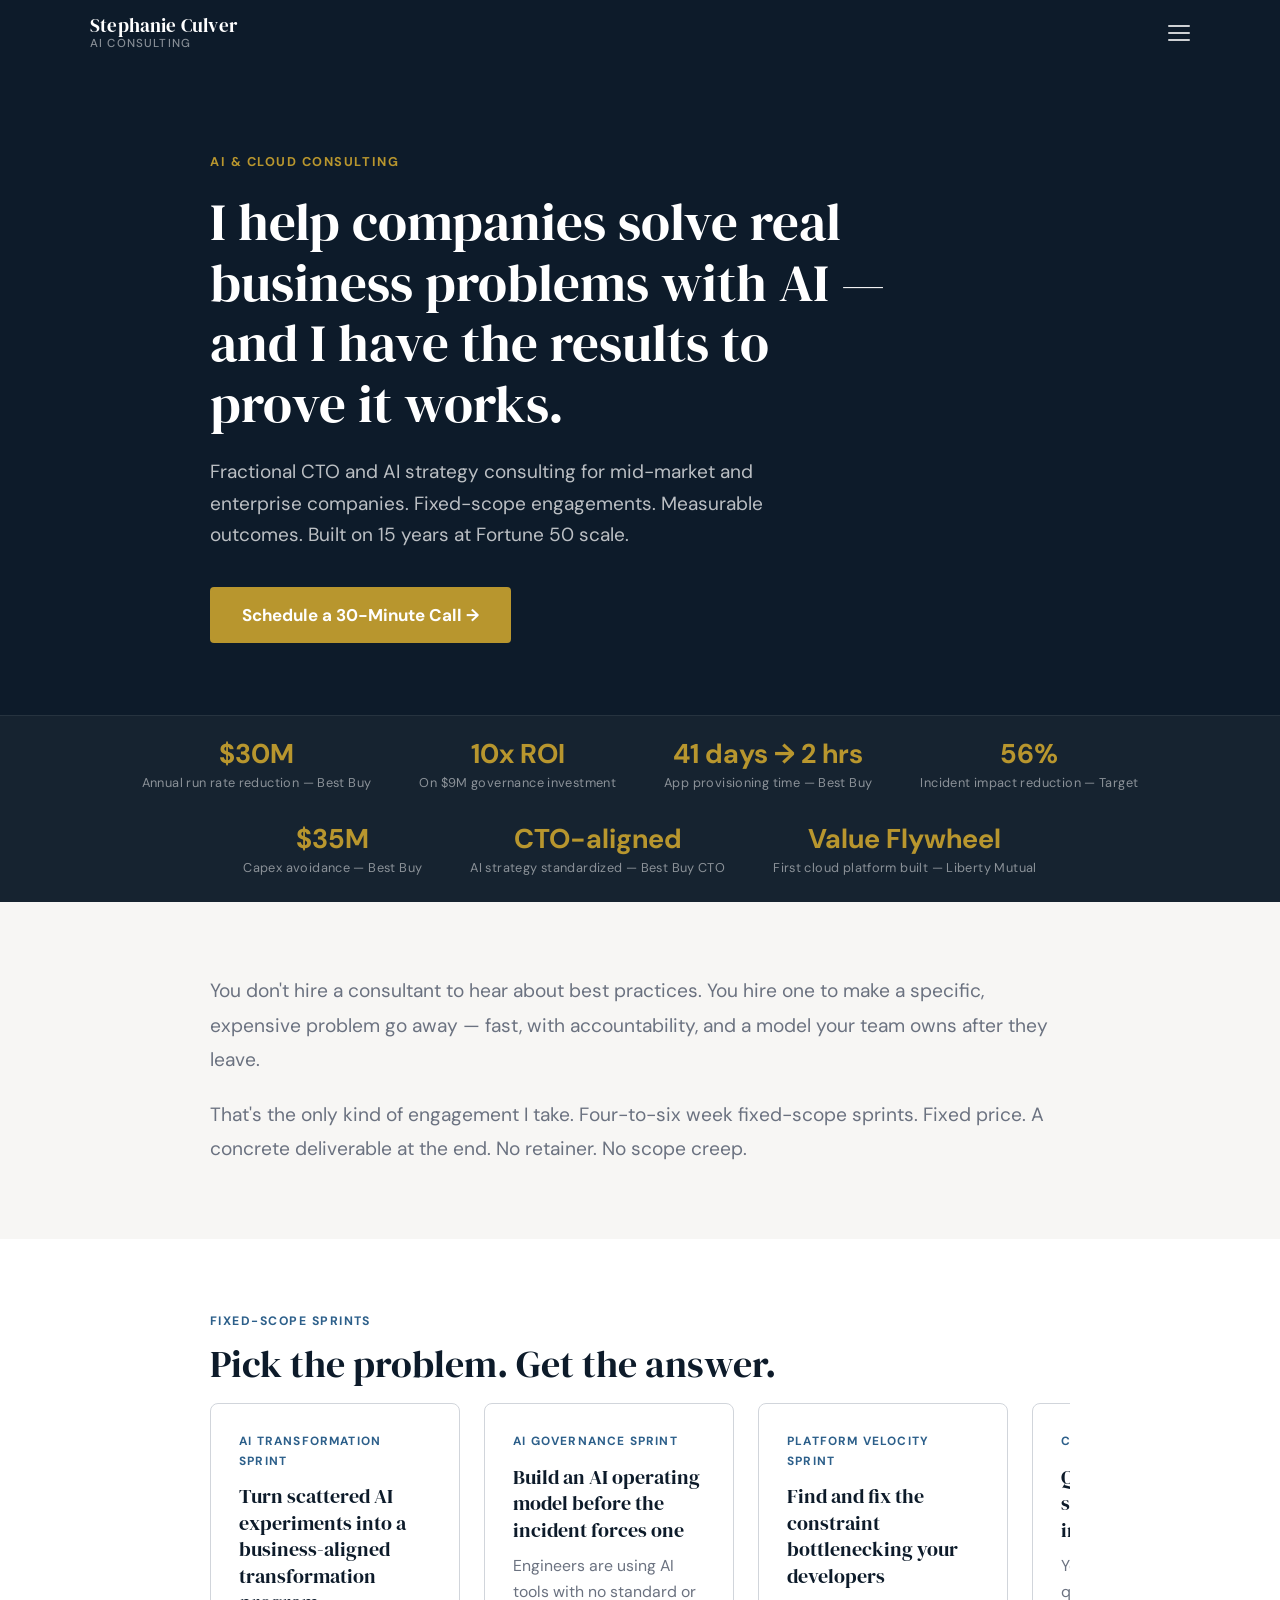
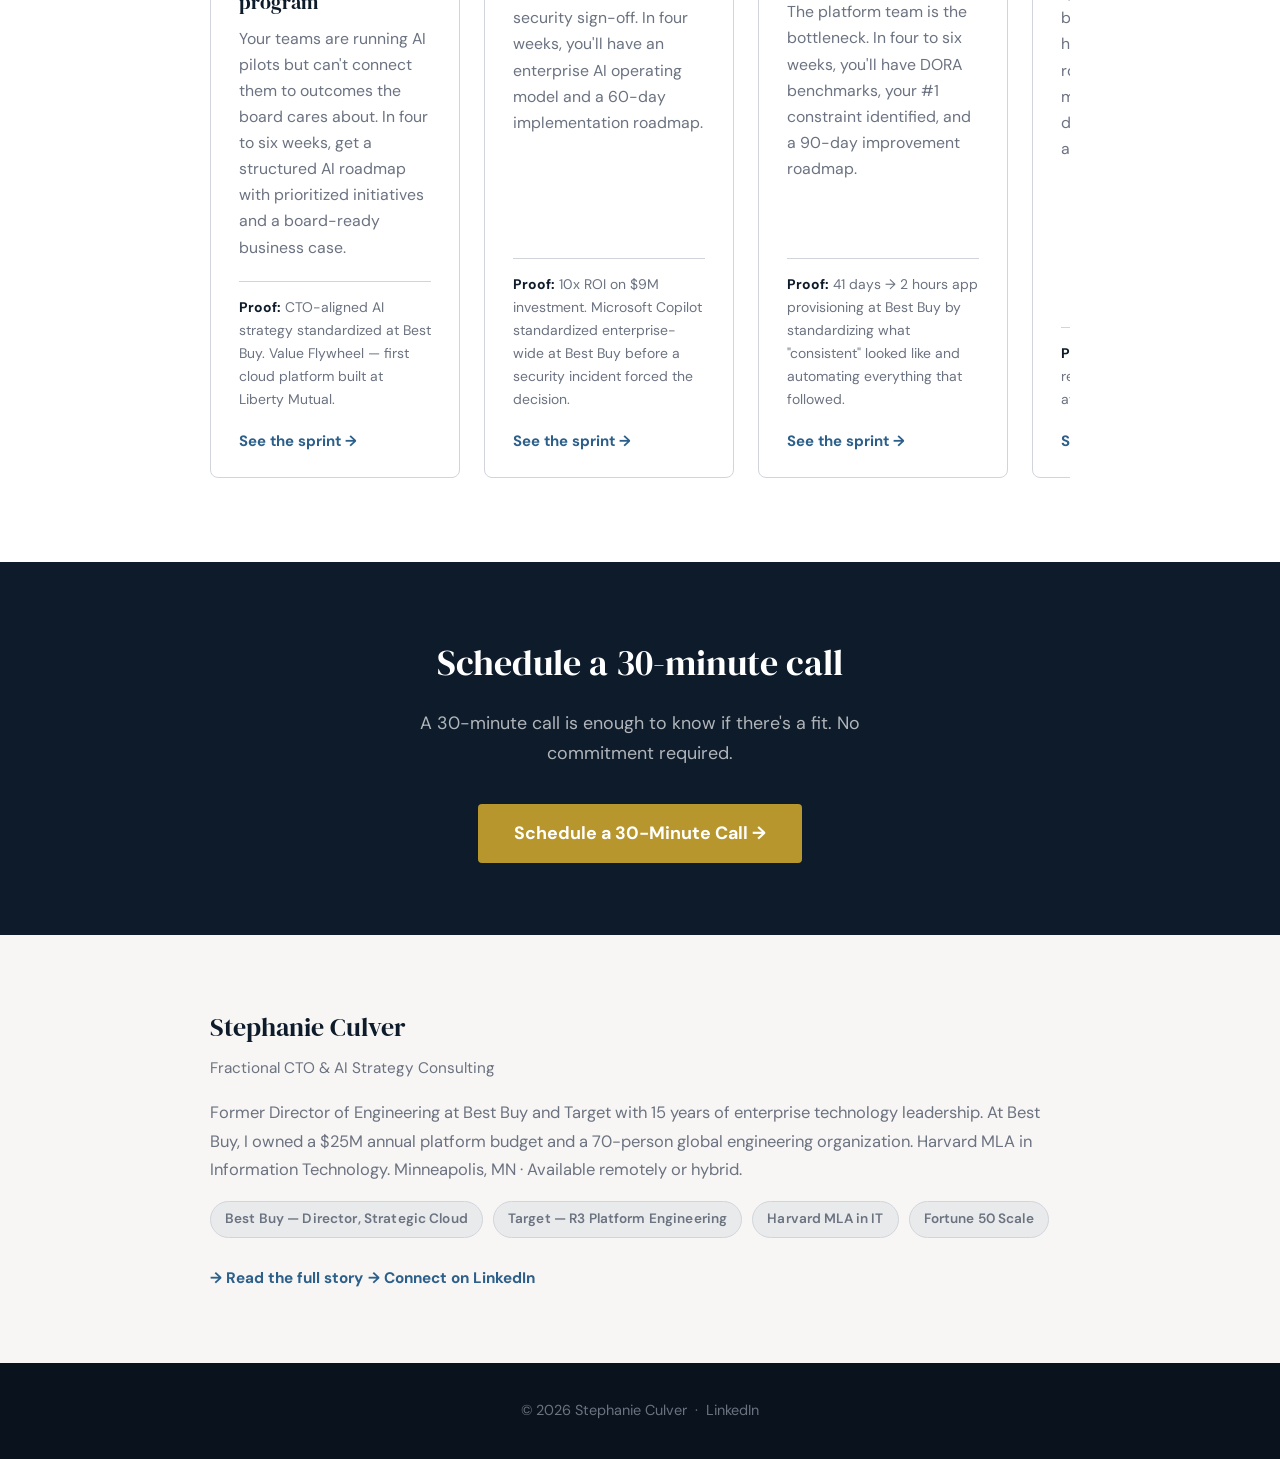
==== index.html @ a4326688 "Add Home link and rename CTA to Book a Call in hamburger nav Adds Home (/) as first link in the hamb" ====
<!DOCTYPE html>
<html lang="en">
<head>
  <meta charset="UTF-8">
  <meta name="viewport" content="width=device-width, initial-scale=1.0">
  <title>Stephanie Culver — AI &amp; Cloud Consulting</title>
  <meta name="description" content="Stephanie Culver helps mid-market and enterprise companies turn AI into measurable business results. $30M run rate reduction. 10x ROI. 56% incident reduction. Fixed-scope sprints.">
  <link rel="stylesheet" href="consulting/style.css">
  <style>
    @media (max-width: 640px) {
      .proof-stat { flex: 0 0 calc(50% - 24px); }
    }
  </style>
</head>
<body>

<header class="site-header">
  <nav>
    <a href="/" class="logo">
      <span class="logo-name">Stephanie Culver</span>
      <span class="logo-sub">AI Consulting</span>
    </a>
    <div class="nav-links" id="nav-links">
      <a href="/" class="nav-link">Home</a>
      <a href="/about" class="nav-link">About</a>
      <span class="nav-section-label">Sprints</span>
      <a href="/consulting/ai-transformation-sprint.html" class="nav-link">AI Transformation</a>
      <a href="/consulting/ai-governance-sprint.html" class="nav-link">AI Governance</a>
      <a href="/consulting/platform-velocity-sprint.html" class="nav-link">Platform Velocity</a>
      <a href="/consulting/cloud-roi-sprint.html" class="nav-link">Cloud ROI</a>
      <a href="https://calendar.app.google/pHjNMnkVQ1afNRvJA" class="nav-cta" target="_blank" rel="noopener">Book a Call</a>
    </div>
    <button class="nav-toggle" id="nav-toggle" aria-label="Toggle navigation">
      <span></span><span></span><span></span>
    </button>
  </nav>
</header>

<section class="hero">
  <div class="hero-inner">
    <span class="hero-label">AI &amp; Cloud Consulting</span>
    <h1>I help companies solve real business problems with AI — and I have the results to prove it works.</h1>
    <p class="hero-sub">Fractional CTO and AI strategy consulting for mid-market and enterprise companies. Fixed-scope engagements. Measurable outcomes. Built on 15 years at Fortune 50 scale.</p>
    <div class="hero-actions">
      <a href="https://calendar.app.google/pHjNMnkVQ1afNRvJA" class="btn-primary" target="_blank" rel="noopener">Schedule a 30-Minute Call →</a>
    </div>
  </div>
</section>

<div class="proof-bar">
  <div class="proof-bar-inner">
    <div class="proof-stat">
      <span class="num">$30M</span>
      <span class="lbl">Annual run rate reduction — Best Buy</span>
    </div>
    <div class="proof-stat">
      <span class="num">10x ROI</span>
      <span class="lbl">On $9M governance investment</span>
    </div>
    <div class="proof-stat">
      <span class="num">41 days → 2 hrs</span>
      <span class="lbl">App provisioning time — Best Buy</span>
    </div>
    <div class="proof-stat">
      <span class="num">56%</span>
      <span class="lbl">Incident impact reduction — Target</span>
    </div>
    <div class="proof-stat">
      <span class="num">$35M</span>
      <span class="lbl">Capex avoidance — Best Buy</span>
    </div>
    <div class="proof-stat">
      <span class="num">CTO-aligned</span>
      <span class="lbl">AI strategy standardized — Best Buy CTO</span>
    </div>
    <div class="proof-stat">
      <span class="num">Value Flywheel</span>
      <span class="lbl">First cloud platform built — Liberty Mutual</span>
    </div>
  </div>
</div>

<!-- BODY COPY -->
<section class="section bg-light">
  <div class="section-inner">
    <p style="font-size: 1.13rem; line-height: 1.8; color: var(--text-mid);">
      You don't hire a consultant to hear about best practices. You hire one to make a specific, expensive problem go away — fast, with accountability, and a model your team owns after they leave.
    </p>
    <p style="font-size: 1.13rem; line-height: 1.8; color: var(--text-mid); margin-top: 20px;">
      That's the only kind of engagement I take. Four-to-six week fixed-scope sprints. Fixed price. A concrete deliverable at the end. No retainer. No scope creep.
    </p>
  </div>
</section>

<!-- SPRINT CARDS -->
<section class="section" id="sprints">
  <div class="section-inner">
    <div class="section-label">Fixed-Scope Sprints</div>
    <h2>Pick the problem. Get the answer.</h2>

    <div class="card-grid">
      <div class="card">
        <div class="card-tag">AI Transformation Sprint</div>
        <h3>Turn scattered AI experiments into a business-aligned transformation program</h3>
        <p>Your teams are running AI pilots but can't connect them to outcomes the board cares about. In four to six weeks, get a structured AI roadmap with prioritized initiatives and a board-ready business case.</p>
        <div class="card-proof">
          <strong>Proof:</strong> CTO-aligned AI strategy standardized at Best Buy. Value Flywheel — first cloud platform built at Liberty Mutual.
        </div>
        <a href="consulting/ai-transformation-sprint.html" class="card-link">See the sprint →</a>
      </div>

      <div class="card">
        <div class="card-tag">AI Governance Sprint</div>
        <h3>Build an AI operating model before the incident forces one</h3>
        <p>Engineers are using AI tools with no standard or security sign-off. In four weeks, you'll have an enterprise AI operating model and a 60-day implementation roadmap.</p>
        <div class="card-proof">
          <strong>Proof:</strong> 10x ROI on $9M investment. Microsoft Copilot standardized enterprise-wide at Best Buy before a security incident forced the decision.
        </div>
        <a href="consulting/ai-governance-sprint.html" class="card-link">See the sprint →</a>
      </div>

      <div class="card">
        <div class="card-tag">Platform Velocity Sprint</div>
        <h3>Find and fix the constraint bottlenecking your developers</h3>
        <p>The platform team is the bottleneck. In four to six weeks, you'll have DORA benchmarks, your #1 constraint identified, and a 90-day improvement roadmap.</p>
        <div class="card-proof">
          <strong>Proof:</strong> 41 days → 2 hours app provisioning at Best Buy by standardizing what "consistent" looked like and automating everything that followed.
        </div>
        <a href="consulting/platform-velocity-sprint.html" class="card-link">See the sprint →</a>
      </div>

      <div class="card">
        <div class="card-tag">Cloud ROI Sprint</div>
        <h3>Quantify your cloud savings opportunity in 4 weeks</h3>
        <p>Your CFO is asking hard questions about the cloud bill. In four weeks, you'll have a quantified savings roadmap and a showback model that makes every dollar of spend accountable.</p>
        <div class="card-proof">
          <strong>Proof:</strong> $30M annual run rate reduction and $35M capex avoidance at Best Buy.
        </div>
        <a href="consulting/cloud-roi-sprint.html" class="card-link">See the sprint →</a>
      </div>

    </div>
  </div>
</section>

<!-- BOTTOM CTA -->
<div class="cta-band">
  <div class="cta-band-inner">
    <h2>Schedule a 30-minute call</h2>
    <p>A 30-minute call is enough to know if there's a fit. No commitment required.</p>
    <a href="https://calendar.app.google/pHjNMnkVQ1afNRvJA" class="btn-primary" target="_blank" rel="noopener">Schedule a 30-Minute Call →</a>
  </div>
</div>

<!-- BIO -->
<section class="section bg-light">
  <div class="section-inner">
    <div class="bio-block">
      <div class="bio-text">
        <h3>Stephanie Culver</h3>
        <div class="title-line">Fractional CTO &amp; AI Strategy Consulting</div>
        <p>Former Director of Engineering at Best Buy and Target with 15 years of enterprise technology leadership. At Best Buy, I owned a $25M annual platform budget and a 70-person global engineering organization. Harvard MLA in Information Technology. Minneapolis, MN · Available remotely or hybrid.</p>
        <div class="cred-list">
          <span class="cred-pill">Best Buy — Director, Strategic Cloud</span>
          <span class="cred-pill">Target — R3 Platform Engineering</span>
          <span class="cred-pill">Harvard MLA in IT</span>
          <span class="cred-pill">Fortune 50 Scale</span>
        </div>
        <a href="/about" class="bio-link">→ Read the full story</a>
        <a href="https://www.linkedin.com/in/stephaniepculver/" class="bio-link" target="_blank" rel="noopener" style="margin-top:8px;">→ Connect on LinkedIn</a>
      </div>
    </div>
  </div>
</section>

<footer>
  <p>© 2026 Stephanie Culver &nbsp;·&nbsp; <a href="https://www.linkedin.com/in/stephaniepculver/" target="_blank" rel="noopener">LinkedIn</a></p>
</footer>

<script>
const toggle = document.getElementById('nav-toggle');
const links = document.getElementById('nav-links');
toggle.addEventListener('click', () => links.classList.toggle('open'));
</script>
</body>
</html>
---- consulting/style.css ----
/* stephaniepculver.com — shared styles */
/* Brand: Midnight Navy / Slate Blue / Warm Gold · DM Serif Display / DM Sans */

@import url('https://fonts.googleapis.com/css2?family=DM+Serif+Display&family=DM+Sans:wght@400;500;700&display=swap');

*, *::before, *::after { box-sizing: border-box; margin: 0; padding: 0; }

:root {
  --navy: #0D1B2A;
  --navy-mid: #162330;
  --blue: #2C5F8A;
  --blue-light: #3a78ab;
  --accent: #B8962E;
  --accent-hover: #9a7d26;
  --off-white: #F7F6F4;
  --gray-light: #E9EAEB;
  --gray-mid: #6B7280;
  --text: #1C1C1E;
  --text-mid: #6B7280;
  --line: #D1D5DB;
  --font: 'DM Serif Display', Georgia, 'Times New Roman', serif;
  --font-sans: 'DM Sans', -apple-system, BlinkMacSystemFont, 'Segoe UI', sans-serif;
  --max: 860px;
  --max-wide: 1100px;
}

html { font-size: 17px; scroll-behavior: smooth; }

body {
  font-family: var(--font-sans);
  color: var(--text);
  background: #fff;
  line-height: 1.65;
  -webkit-font-smoothing: antialiased;
}

/* ─── HEADER / NAV ─── */
.site-header {
  background: var(--navy);
  padding: 0 24px;
  position: relative;
}
.site-header nav {
  max-width: var(--max-wide);
  margin: 0 auto;
  display: flex;
  align-items: center;
  justify-content: space-between;
  height: 66px;
}
.nav-toggle { display: flex; background: none; border: none; cursor: pointer; padding: 4px 0; flex-direction: column; gap: 5px; }
.nav-toggle span { display: block; width: 22px; height: 2px; background: rgba(255,255,255,0.8); border-radius: 2px; transition: all 0.2s; }
.nav-links { display: none; position: absolute; top: 66px; left: 0; right: 0; background: var(--navy); flex-direction: column; padding: 20px 24px; gap: 16px; border-top: 1px solid rgba(255,255,255,0.08); z-index: 100; }
.nav-links.open { display: flex; }
.nav-link { color: rgba(255,255,255,0.7); text-decoration: none; font-size: 0.95rem; font-weight: 600; letter-spacing: 0.02em; transition: color 0.18s; }
.nav-link:hover { color: #fff; }
.nav-section-label { font-size: 0.65rem; font-weight: 700; letter-spacing: 0.12em; text-transform: uppercase; color: rgba(255,255,255,0.3); padding-top: 4px; }
.logo {
  display: flex;
  flex-direction: column;
  line-height: 1.2;
  text-decoration: none;
}
.logo-name {
  font-family: var(--font);
  font-weight: 400;
  font-size: 1.1rem;
  color: #fff;
  letter-spacing: 0.01em;
}
.logo-sub {
  font-family: var(--font-sans);
  font-weight: 500;
  font-size: 0.68rem;
  color: rgba(255,255,255,0.5);
  letter-spacing: 0.1em;
  text-transform: uppercase;
}
.nav-cta {
  display: inline-block;
  background: var(--accent);
  color: #fff;
  padding: 9px 20px;
  border-radius: 4px;
  font-weight: 700;
  font-size: 0.85rem;
  text-decoration: none;
  letter-spacing: 0.02em;
  transition: background 0.18s;
}
.nav-cta:hover { background: var(--accent-hover); }

/* ─── HERO ─── */
.hero {
  background: var(--navy);
  color: #fff;
  padding: 80px 24px 72px;
}
.hero-inner {
  max-width: var(--max);
  margin: 0 auto;
}
.hero-label {
  display: inline-block;
  font-size: 0.75rem;
  font-weight: 700;
  letter-spacing: 0.12em;
  text-transform: uppercase;
  color: var(--accent);
  margin-bottom: 20px;
}
.hero h1 {
  font-family: var(--font);
  font-size: clamp(2rem, 4.5vw, 3.1rem);
  font-weight: 400;
  line-height: 1.15;
  max-width: 700px;
  margin-bottom: 22px;
}
.hero-sub {
  font-size: 1.12rem;
  color: rgba(255,255,255,0.72);
  max-width: 580px;
  margin-bottom: 36px;
  line-height: 1.65;
}
.btn-primary {
  display: inline-block;
  background: var(--accent);
  color: #fff;
  padding: 14px 32px;
  border-radius: 4px;
  font-size: 1rem;
  font-weight: 700;
  text-decoration: none;
  transition: background 0.18s;
}
.btn-primary:hover { background: var(--accent-hover); }
.btn-secondary {
  display: inline-block;
  background: transparent;
  color: #fff;
  padding: 14px 32px;
  border-radius: 4px;
  font-size: 1rem;
  font-weight: 600;
  text-decoration: none;
  border: 2px solid rgba(255,255,255,0.3);
  margin-left: 12px;
  transition: border-color 0.18s;
}
.btn-secondary:hover { border-color: rgba(255,255,255,0.65); }
.hero-actions { display: flex; flex-wrap: wrap; gap: 12px; }

/* ─── PROOF BAR ─── */
.proof-bar {
  background: var(--navy-mid);
  padding: 24px 24px;
  border-top: 1px solid rgba(255,255,255,0.07);
}
.proof-bar-inner {
  max-width: var(--max-wide);
  margin: 0 auto;
  display: flex;
  flex-wrap: wrap;
  gap: 32px 48px;
  justify-content: center;
}
.proof-stat {
  text-align: center;
  color: #fff;
}
.proof-stat .num {
  display: block;
  font-family: var(--font-sans);
  font-size: 1.6rem;
  font-weight: 700;
  color: var(--accent);
  line-height: 1;
}
.proof-stat .lbl {
  display: block;
  font-size: 0.75rem;
  color: rgba(255,255,255,0.5);
  margin-top: 5px;
  letter-spacing: 0.03em;
}

/* ─── SECTION ─── */
.section {
  padding: 72px 24px;
}
.section-inner {
  max-width: var(--max);
  margin: 0 auto;
}
.section-wide {
  max-width: var(--max-wide);
}
.section-label {
  font-size: 0.72rem;
  font-weight: 700;
  letter-spacing: 0.12em;
  text-transform: uppercase;
  color: var(--blue);
  margin-bottom: 10px;
}
.section h2 {
  font-family: var(--font);
  font-size: clamp(1.7rem, 3vw, 2.25rem);
  font-weight: 400;
  line-height: 1.2;
  margin-bottom: 16px;
  color: var(--navy);
}
.section-intro {
  font-size: 1.06rem;
  color: var(--text-mid);
  max-width: 620px;
  margin-bottom: 48px;
  line-height: 1.7;
}
.bg-light { background: var(--off-white); }
.bg-navy { background: var(--navy); color: #fff; }
.bg-navy h2 { color: #fff; }
.bg-navy .section-label { color: var(--accent); }
.bg-navy .section-intro { color: rgba(255,255,255,0.7); }

/* ─── SPRINT CARDS ─── */
.card-grid {
  display: grid;
  grid-template-columns: repeat(auto-fill, minmax(270px, 1fr));
  gap: 24px;
}
#sprints .card-grid {
  display: flex;
  flex-wrap: nowrap;
  overflow-x: auto;
  -webkit-overflow-scrolling: touch;
  scrollbar-width: thin;
  padding-bottom: 12px;
  gap: 24px;
}
#sprints .card-grid .card {
  flex: 0 0 250px;
}
.card {
  background: #fff;
  border: 1px solid var(--line);
  border-radius: 8px;
  padding: 28px 28px 24px;
  display: flex;
  flex-direction: column;
}
.card-tag {
  font-size: 0.7rem;
  font-weight: 700;
  letter-spacing: 0.1em;
  text-transform: uppercase;
  color: var(--blue);
  margin-bottom: 12px;
}
.card h3 {
  font-family: var(--font);
  font-size: 1.2rem;
  font-weight: 400;
  color: var(--navy);
  margin-bottom: 10px;
  line-height: 1.3;
}
.card p {
  font-size: 0.93rem;
  color: var(--text-mid);
  line-height: 1.65;
  flex: 1;
  margin-bottom: 20px;
}
.card-proof {
  font-size: 0.82rem;
  color: var(--text-mid);
  border-top: 1px solid var(--line);
  padding-top: 14px;
  margin-top: auto;
  margin-bottom: 18px;
}
.card-proof strong { color: var(--navy); }
.card-link {
  display: inline-block;
  color: var(--blue);
  font-weight: 700;
  font-size: 0.88rem;
  text-decoration: none;
  margin-top: auto;
}
.card-link:hover { text-decoration: underline; }

/* ─── PROBLEM / DELIVERABLE BLOCKS ─── */
.two-col {
  display: grid;
  grid-template-columns: 1fr 1fr;
  gap: 40px;
  margin-bottom: 48px;
}
.two-col h3 {
  font-size: 0.97rem;
  font-weight: 700;
  color: var(--navy);
  margin-bottom: 14px;
  letter-spacing: 0.01em;
}
.two-col ul {
  list-style: none;
  padding: 0;
}
.two-col ul li {
  padding: 8px 0;
  border-bottom: 1px solid var(--line);
  font-size: 0.95rem;
  color: var(--text-mid);
  padding-left: 20px;
  position: relative;
}
.two-col ul li::before {
  content: '→';
  position: absolute;
  left: 0;
  color: var(--accent);
  font-weight: 700;
}
.two-col ul li:last-child { border-bottom: none; }

/* ─── DELIVERABLE BOX ─── */
.deliverable-box {
  background: var(--gray-light);
  border-left: 4px solid var(--blue);
  border-radius: 4px;
  padding: 28px 32px;
  margin-bottom: 48px;
}
.deliverable-box h3 {
  font-size: 0.82rem;
  font-weight: 700;
  letter-spacing: 0.1em;
  text-transform: uppercase;
  color: var(--blue);
  margin-bottom: 16px;
}
.deliverable-box ul {
  list-style: none;
  padding: 0;
}
.deliverable-box ul li {
  padding: 7px 0;
  font-size: 0.97rem;
  color: var(--text);
  display: flex;
  gap: 10px;
}
.deliverable-box ul li::before {
  content: '✓';
  color: var(--blue);
  font-weight: 700;
  flex-shrink: 0;
}

/* ─── PROOF CALLOUT ─── */
.proof-callout {
  background: var(--navy);
  color: #fff;
  border-radius: 8px;
  padding: 36px 40px;
  margin-bottom: 48px;
  display: flex;
  gap: 32px;
  align-items: flex-start;
  flex-wrap: wrap;
}
.proof-callout .proof-number {
  font-family: var(--font-sans);
  font-size: 3rem;
  font-weight: 700;
  color: var(--accent);
  line-height: 1;
  flex-shrink: 0;
}
.proof-callout .proof-text h3 {
  font-size: 1.1rem;
  font-weight: 700;
  margin-bottom: 8px;
}
.proof-callout .proof-text p {
  font-size: 0.95rem;
  color: rgba(255,255,255,0.68);
  line-height: 1.6;
}

/* ─── BIO / PERSON ─── */
.bio-block {
  display: flex;
  gap: 40px;
  align-items: flex-start;
  flex-wrap: wrap;
}
.bio-text h3 {
  font-family: var(--font);
  font-size: 1.5rem;
  font-weight: 400;
  color: var(--navy);
  margin-bottom: 6px;
}
.bio-text .title-line {
  font-size: 0.9rem;
  color: var(--text-mid);
  margin-bottom: 18px;
}
.bio-text p {
  font-size: 0.97rem;
  color: var(--text-mid);
  line-height: 1.75;
  margin-bottom: 14px;
}
.bio-link {
  display: inline-block;
  color: var(--blue);
  font-weight: 700;
  font-size: 0.9rem;
  text-decoration: none;
  margin-top: 8px;
}
.bio-link:hover { text-decoration: underline; }

/* ─── CREDENTIAL PILLS ─── */
.cred-list {
  display: flex;
  flex-wrap: wrap;
  gap: 10px;
  margin-top: 16px;
  margin-bottom: 20px;
}
.cred-pill {
  background: var(--gray-light);
  border: 1px solid var(--line);
  color: var(--text-mid);
  font-size: 0.8rem;
  font-weight: 600;
  padding: 6px 14px;
  border-radius: 100px;
  letter-spacing: 0.01em;
}

/* ─── SCOPE GRID ─── */
.scope-grid {
  display: grid;
  grid-template-columns: repeat(auto-fill, minmax(220px, 1fr));
  gap: 20px;
  margin-top: 32px;
}
.scope-item {
  padding: 20px 22px;
  background: #fff;
  border: 1px solid var(--line);
  border-radius: 6px;
}
.scope-item .scope-num {
  font-family: var(--font-sans);
  font-size: 1.8rem;
  font-weight: 700;
  color: var(--gray-light);
  line-height: 1;
  margin-bottom: 8px;
}
.scope-item h4 {
  font-size: 0.93rem;
  font-weight: 700;
  color: var(--navy);
  margin-bottom: 6px;
}
.scope-item p {
  font-size: 0.84rem;
  color: var(--text-mid);
  line-height: 1.55;
}

/* ─── CTA BAND ─── */
.cta-band {
  background: var(--navy);
  padding: 72px 24px;
  text-align: center;
  color: #fff;
}
.cta-band-inner {
  max-width: var(--max);
  margin: 0 auto;
}
.cta-band h2 {
  font-family: var(--font);
  font-size: clamp(1.6rem, 3vw, 2.1rem);
  font-weight: 400;
  margin-bottom: 16px;
  color: #fff;
}
.cta-band p {
  font-size: 1.05rem;
  color: rgba(255,255,255,0.68);
  max-width: 520px;
  margin: 0 auto 36px;
  line-height: 1.65;
}
.cta-band .btn-primary { font-size: 1.05rem; padding: 15px 36px; }

/* ─── OFFER BOX ─── */
.offer-box {
  background: var(--off-white);
  border: 1px solid var(--line);
  border-radius: 8px;
  padding: 32px 36px;
  margin-bottom: 48px;
  display: flex;
  gap: 48px;
  align-items: flex-start;
  flex-wrap: wrap;
}
.offer-meta h3 {
  font-size: 0.78rem;
  font-weight: 700;
  letter-spacing: 0.1em;
  text-transform: uppercase;
  color: var(--gray-mid);
  margin-bottom: 8px;
}
.offer-meta .price {
  font-family: var(--font-sans);
  font-size: 1.7rem;
  font-weight: 700;
  color: var(--navy);
  line-height: 1;
  margin-bottom: 4px;
}
.offer-meta .duration {
  font-size: 0.88rem;
  color: var(--text-mid);
}
.offer-detail { flex: 1; min-width: 200px; }
.offer-detail p {
  font-size: 0.95rem;
  color: var(--text-mid);
  line-height: 1.65;
}

/* ─── FOOTER ─── */
footer {
  background: #0a131d;
  color: var(--gray-mid);
  padding: 36px 24px;
  text-align: center;
  font-size: 0.85rem;
}
footer a { color: var(--gray-mid); text-decoration: none; }
footer a:hover { color: #fff; }

/* ─── RESPONSIVE ─── */
@media (max-width: 640px) {
  .hero { padding: 56px 20px 48px; }
  .hero h1 { font-size: 1.9rem; }
  .two-col { grid-template-columns: 1fr; gap: 28px; }
  .offer-box { flex-direction: column; gap: 20px; }
  .proof-callout { flex-direction: column; gap: 16px; }
  .bio-block { flex-direction: column; }
  .btn-secondary { margin-left: 0; }
  .section { padding: 52px 20px; }
  .cta-band { padding: 56px 20px; }
  .proof-bar-inner { gap: 24px 32px; }
  .proof-stat .num { font-size: 1.35rem; }
}
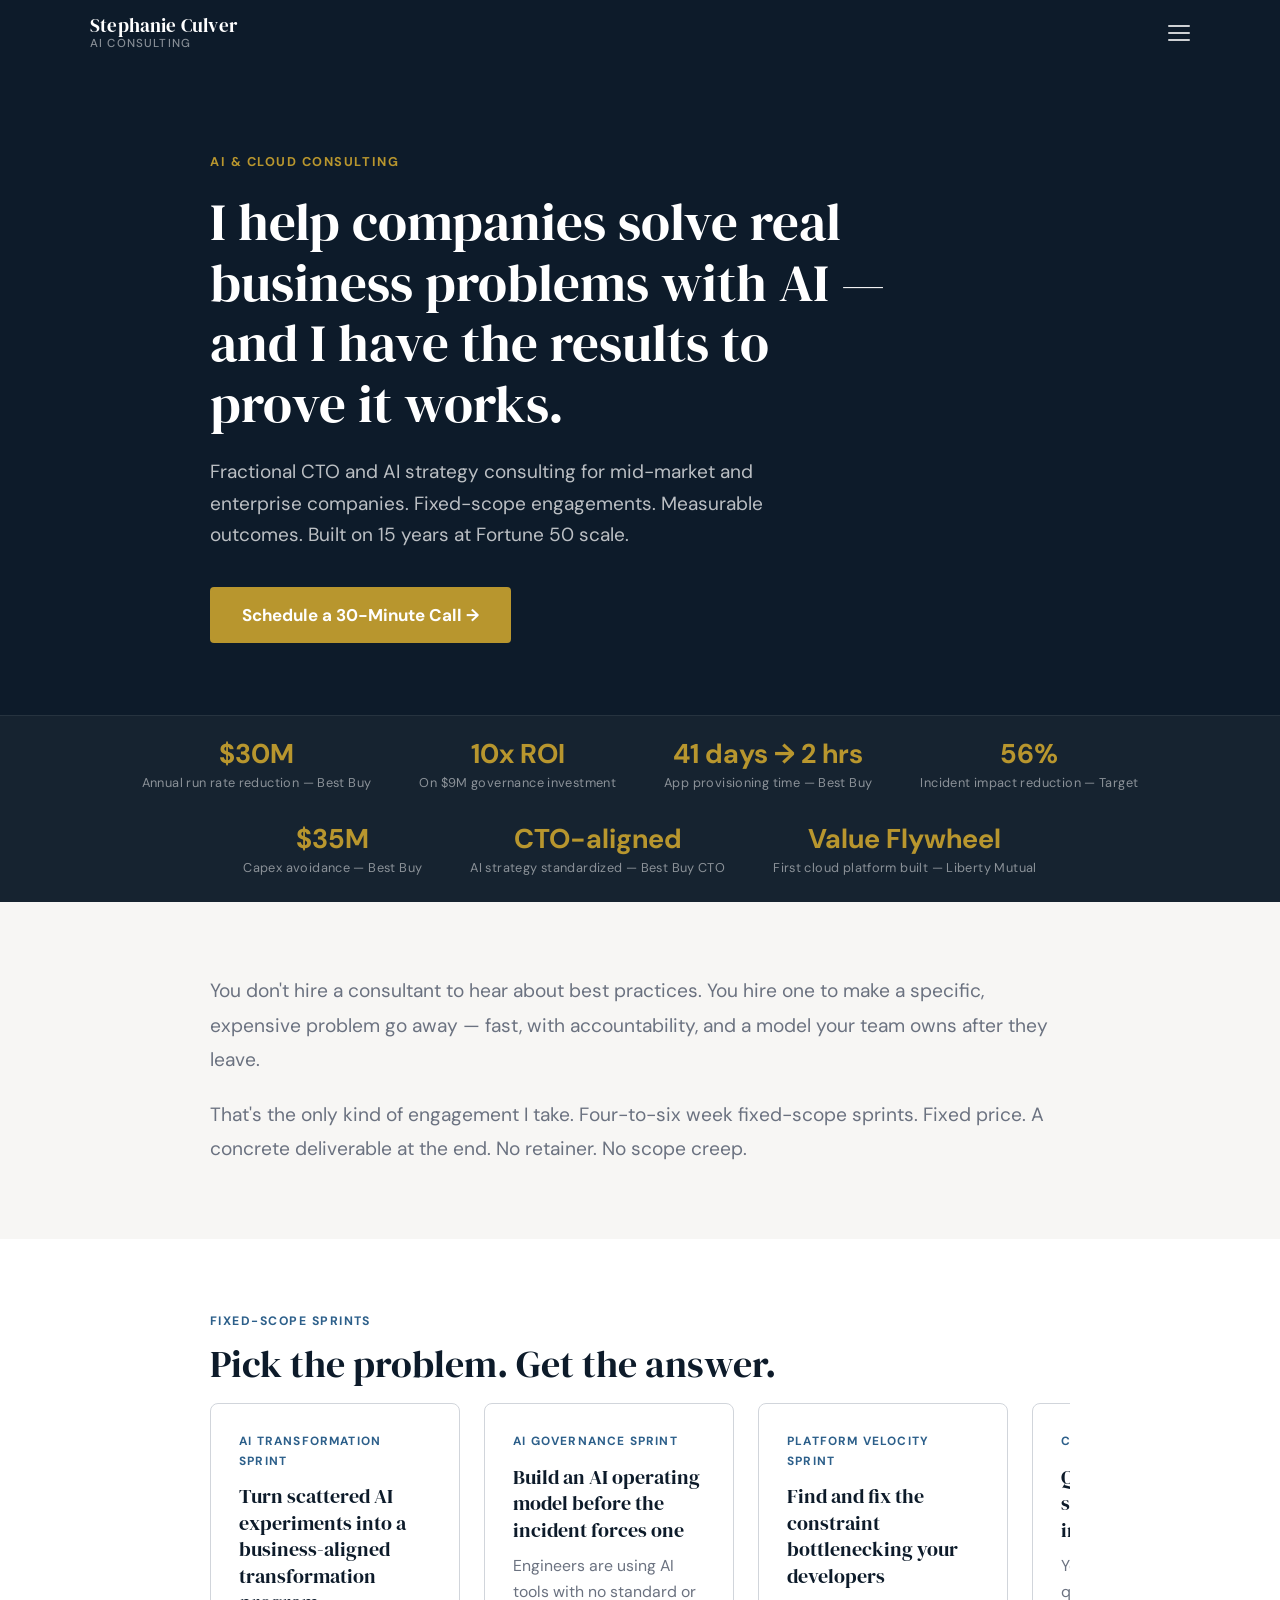
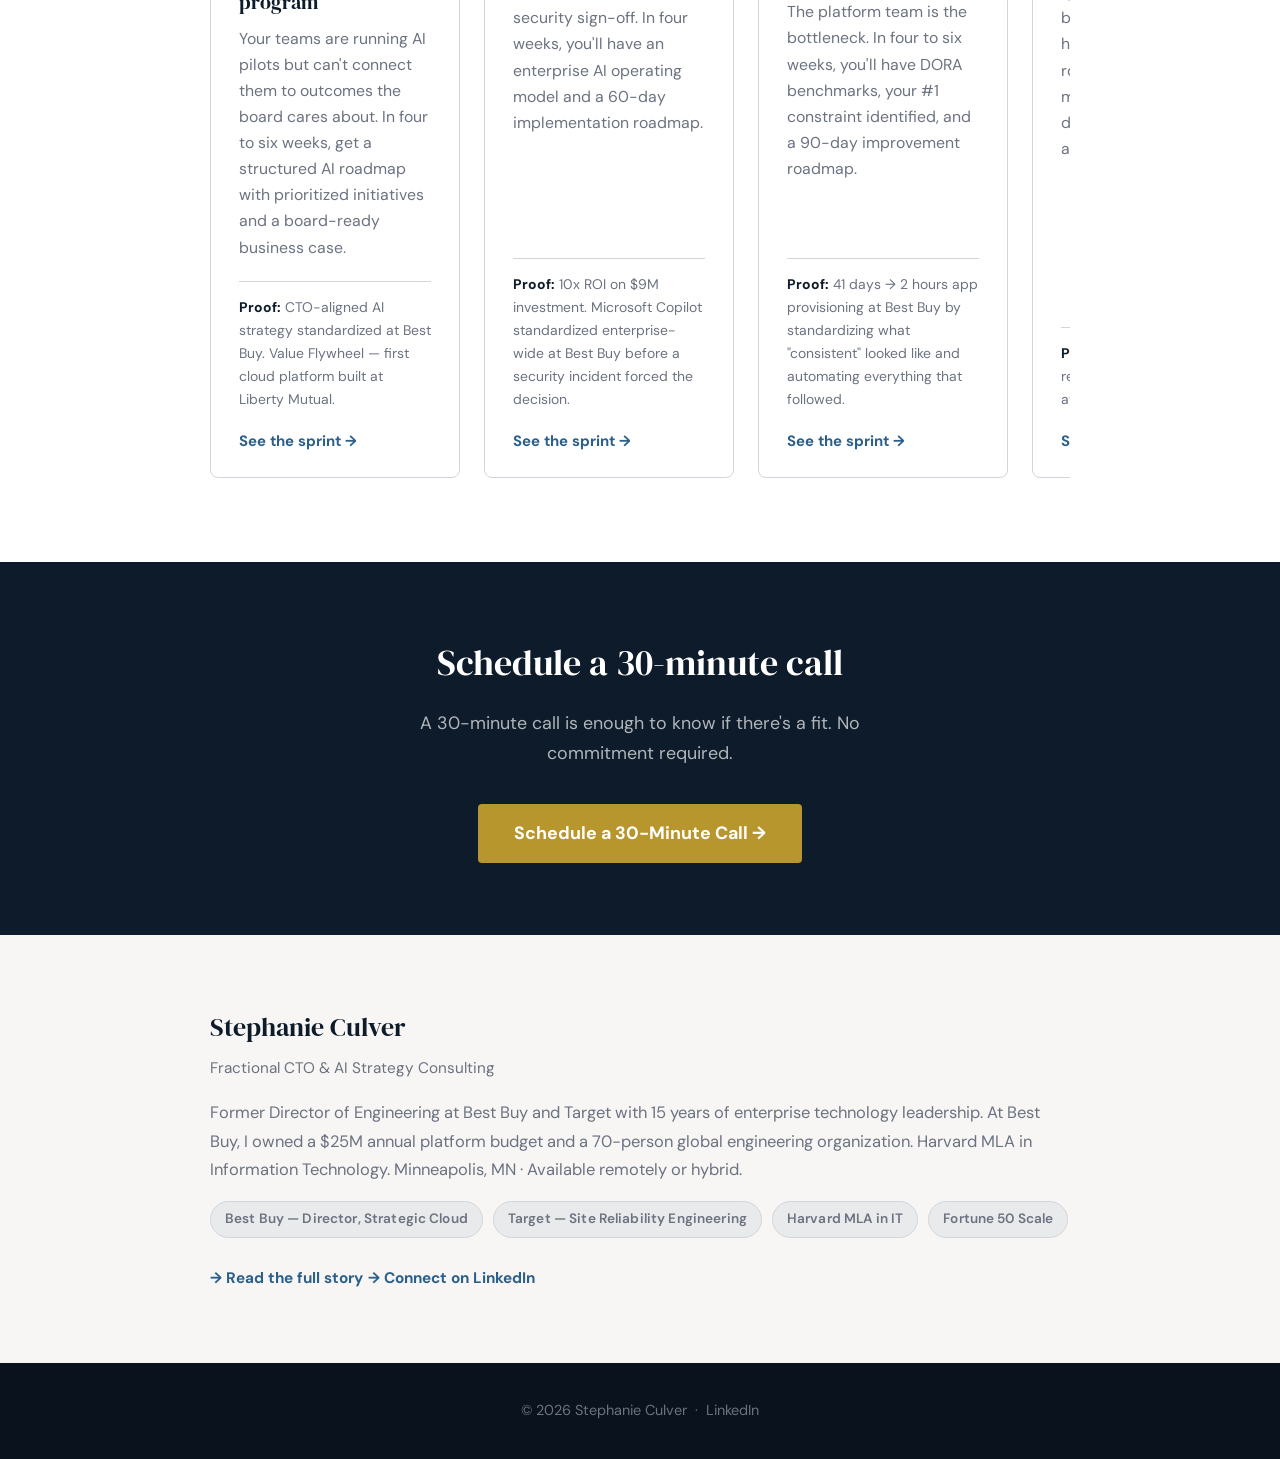
==== commit 06d787ff: "Update Target credential pill to Site Reliability Engineering Co-Authored-By: Paperclip <noreply@pap" ====
--- a/index.html
+++ b/index.html
@@ -162,7 +162,7 @@
         <p>Former Director of Engineering at Best Buy and Target with 15 years of enterprise technology leadership. At Best Buy, I owned a $25M annual platform budget and a 70-person global engineering organization. Harvard MLA in Information Technology. Minneapolis, MN · Available remotely or hybrid.</p>
         <div class="cred-list">
           <span class="cred-pill">Best Buy — Director, Strategic Cloud</span>
-          <span class="cred-pill">Target — R3 Platform Engineering</span>
+          <span class="cred-pill">Target — Site Reliability Engineering</span>
           <span class="cred-pill">Harvard MLA in IT</span>
           <span class="cred-pill">Fortune 50 Scale</span>
         </div>
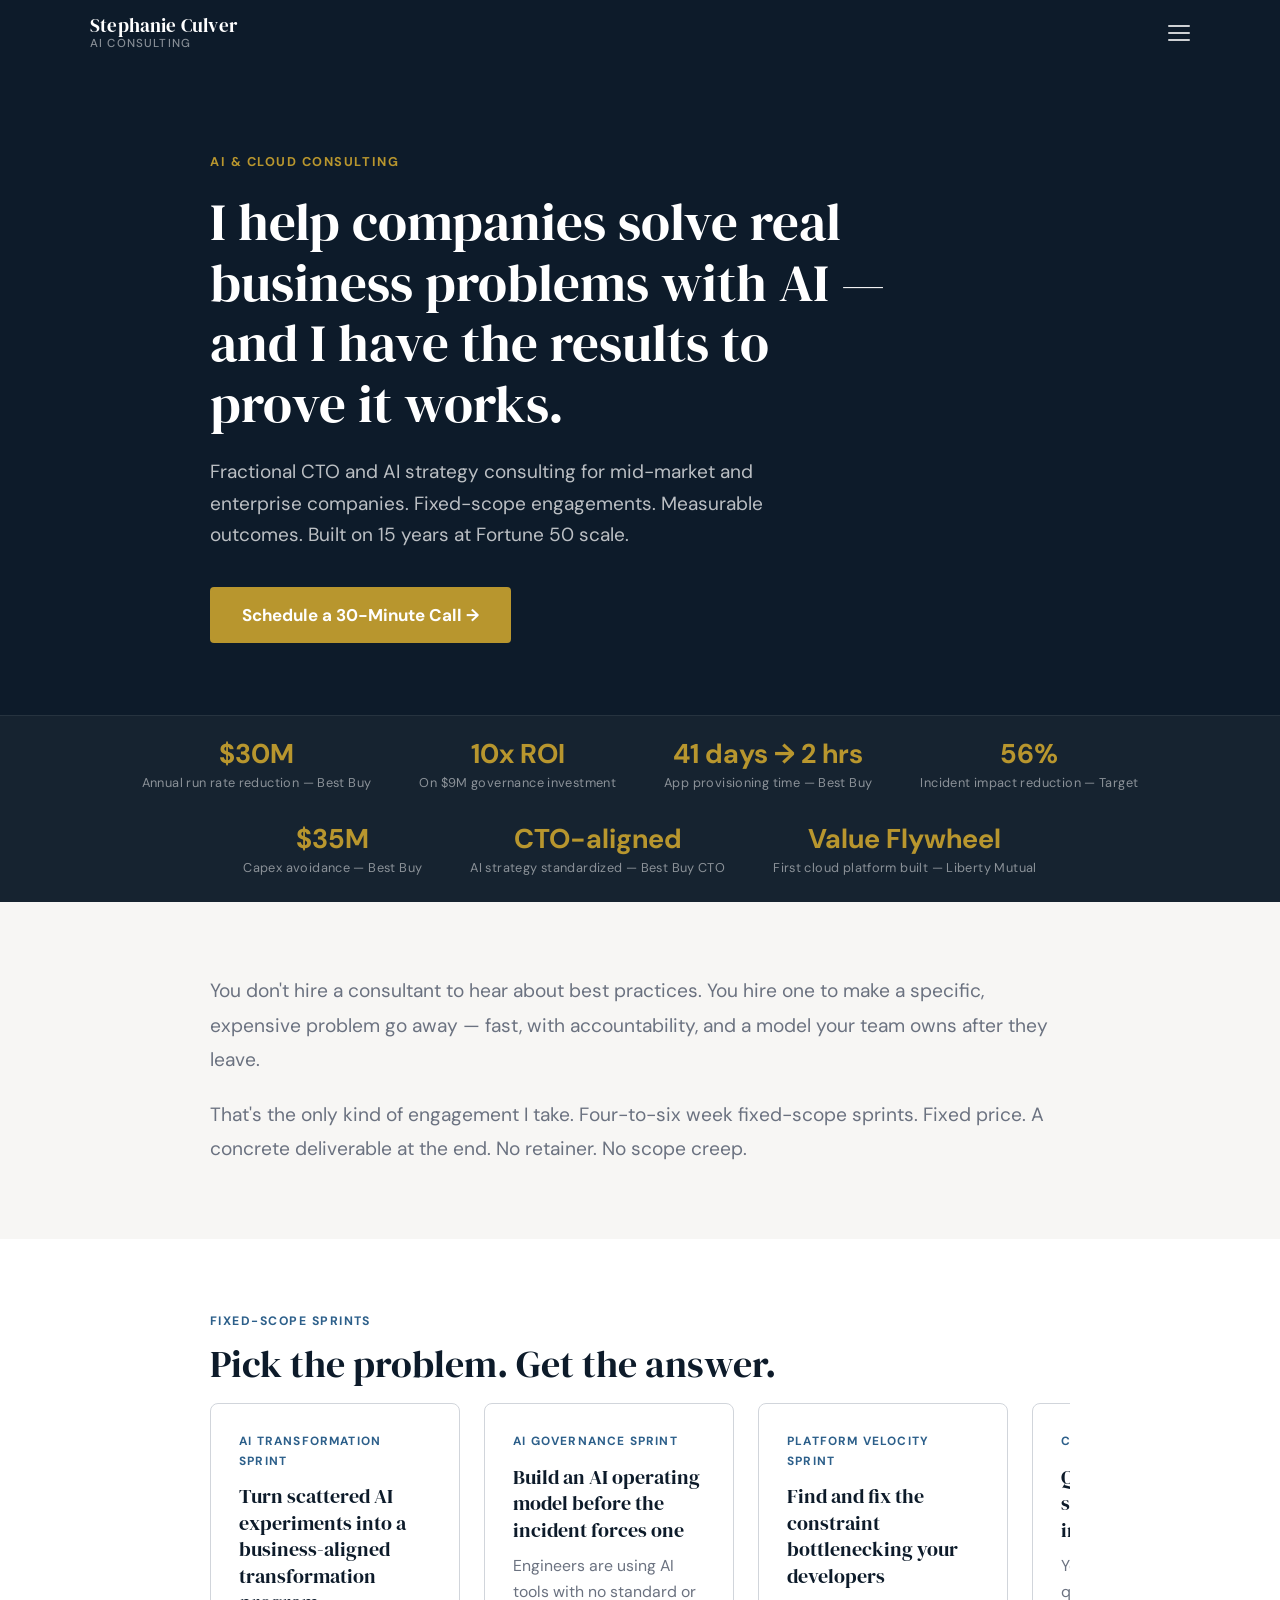
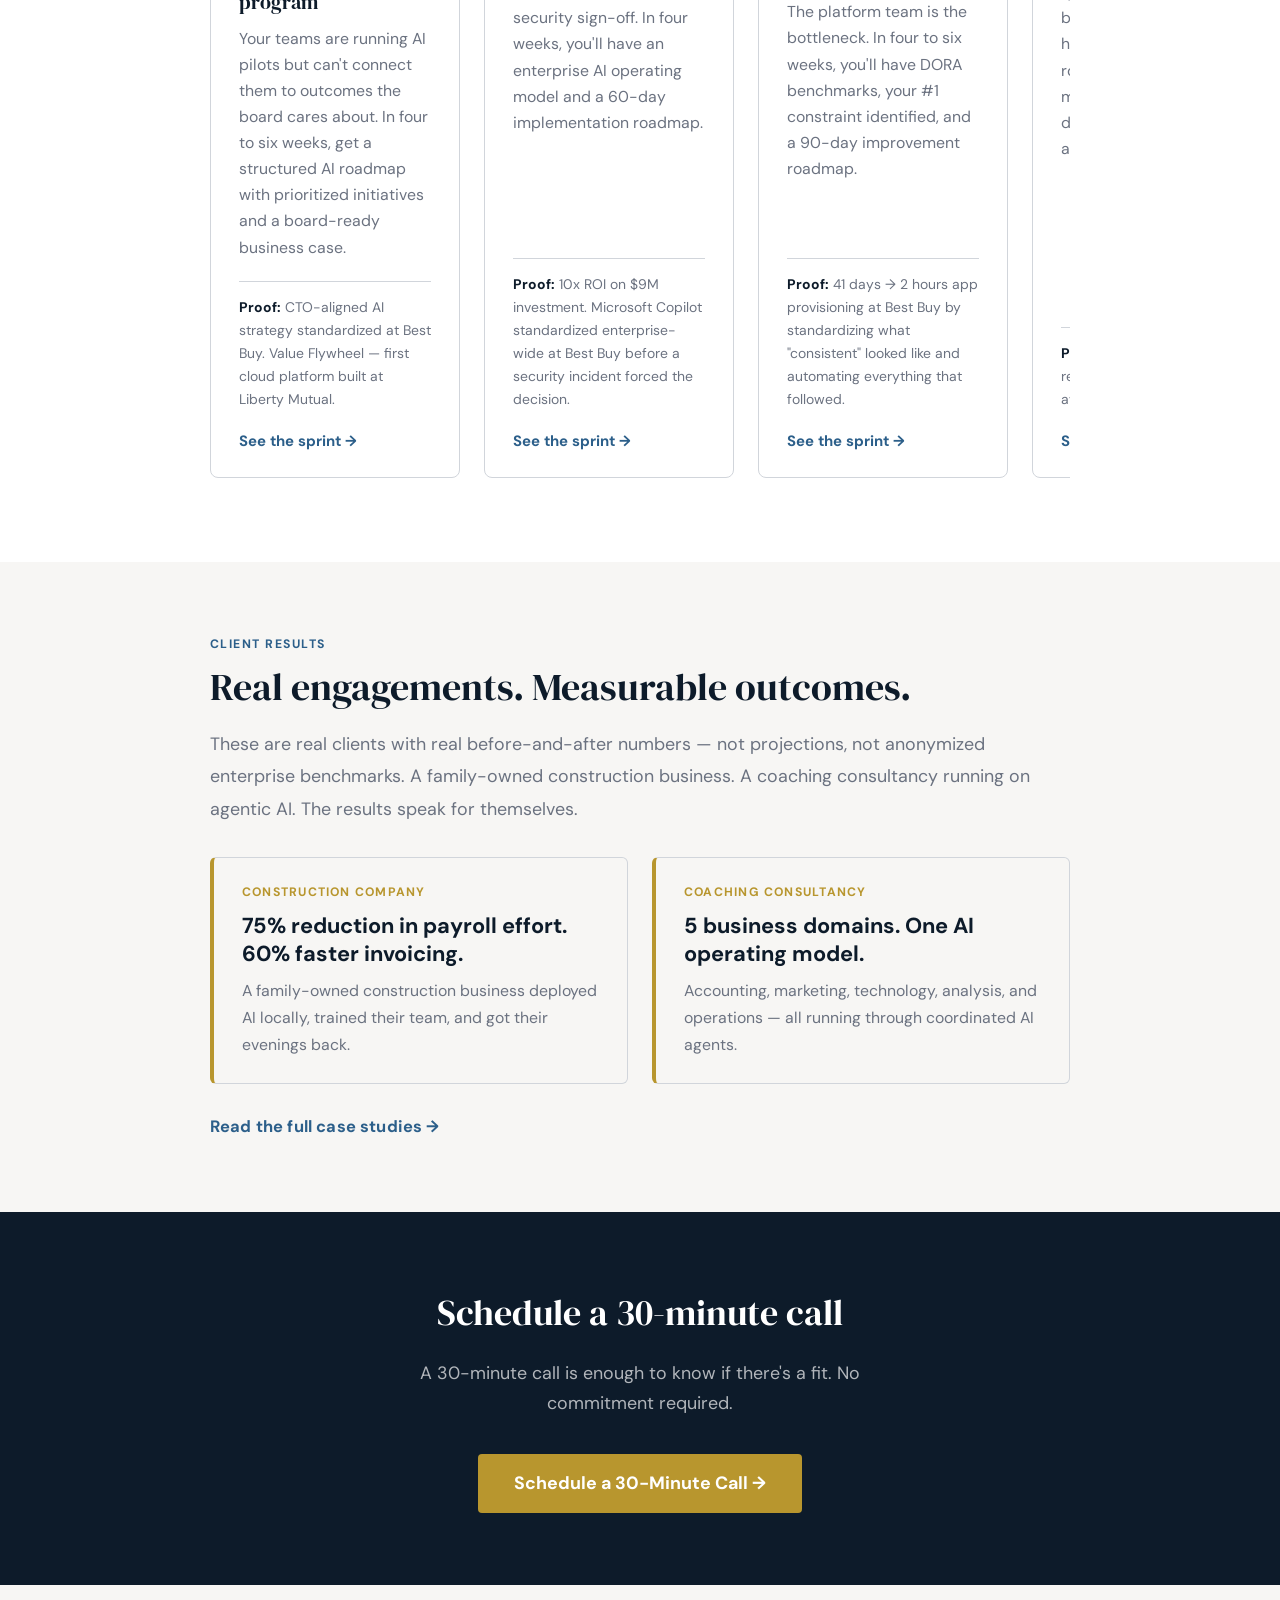
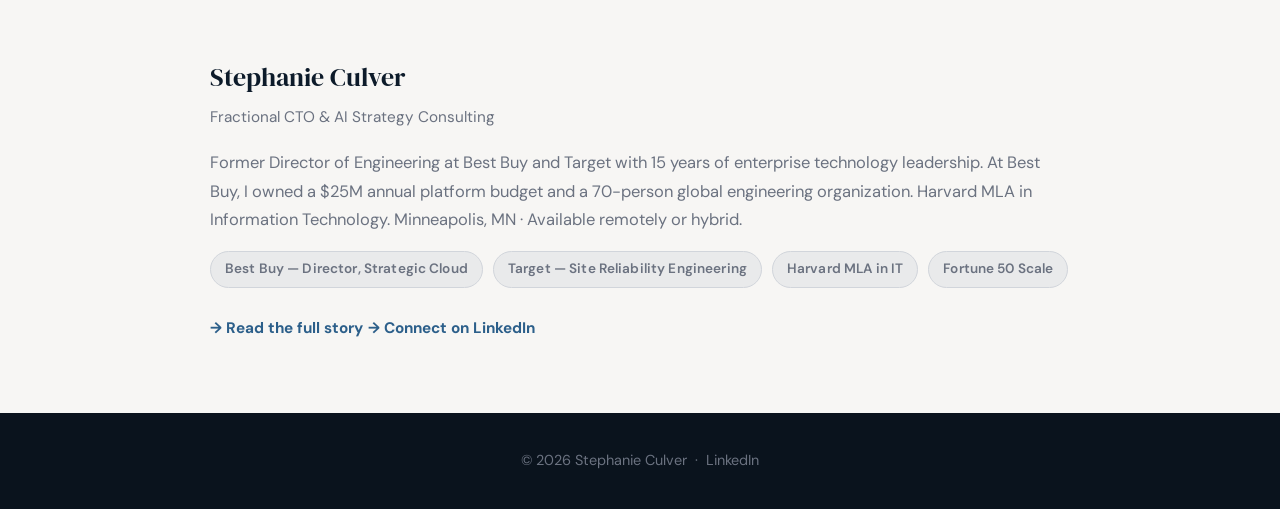
==== commit b527f8d1: "Add case studies section: index page, nav links, sitemap, homepage teaser - Create /case-studies/ind" ====
--- a/index.html
+++ b/index.html
@@ -5,6 +5,15 @@
   <meta name="viewport" content="width=device-width, initial-scale=1.0">
   <title>Stephanie Culver — AI &amp; Cloud Consulting</title>
   <meta name="description" content="Stephanie Culver helps mid-market and enterprise companies turn AI into measurable business results. $30M run rate reduction. 10x ROI. 56% incident reduction. Fixed-scope sprints.">
+  <link rel="canonical" href="https://stephaniepculver.com/">
+  <meta property="og:type" content="website">
+  <meta property="og:url" content="https://stephaniepculver.com/">
+  <meta property="og:title" content="Stephanie Culver — AI &amp; Cloud Consulting">
+  <meta property="og:description" content="Stephanie Culver helps mid-market and enterprise companies turn AI into measurable business results. $30M run rate reduction. 10x ROI. 56% incident reduction. Fixed-scope sprints.">
+  <meta property="og:site_name" content="Stephanie Culver Advisory">
+  <meta name="twitter:card" content="summary">
+  <meta name="twitter:title" content="Stephanie Culver — AI &amp; Cloud Consulting">
+  <meta name="twitter:description" content="Stephanie Culver helps mid-market and enterprise companies turn AI into measurable business results. $30M run rate reduction. 10x ROI. 56% incident reduction. Fixed-scope sprints.">
   <link rel="stylesheet" href="consulting/style.css">
   <style>
     @media (max-width: 640px) {
@@ -28,6 +37,8 @@
       <a href="/consulting/ai-governance-sprint.html" class="nav-link">AI Governance</a>
       <a href="/consulting/platform-velocity-sprint.html" class="nav-link">Platform Velocity</a>
       <a href="/consulting/cloud-roi-sprint.html" class="nav-link">Cloud ROI</a>
+      <a href="/case-studies/" class="nav-link">Case Studies</a>
+      <a href="/faq" class="nav-link">FAQ</a>
       <a href="https://calendar.app.google/pHjNMnkVQ1afNRvJA" class="nav-cta" target="_blank" rel="noopener">Book a Call</a>
     </div>
     <button class="nav-toggle" id="nav-toggle" aria-label="Toggle navigation">
@@ -139,6 +150,30 @@
         <a href="consulting/cloud-roi-sprint.html" class="card-link">See the sprint →</a>
       </div>
 
+    </div>
+  </div>
+</section>
+
+<!-- CASE STUDIES TEASER -->
+<section class="section bg-light" id="case-studies">
+  <div class="section-inner">
+    <div class="section-label">Client Results</div>
+    <h2>Real engagements. Measurable outcomes.</h2>
+    <p style="font-size: 1.05rem; color: var(--text-mid); line-height: 1.8; margin: 18px 0 32px;">These are real clients with real before-and-after numbers — not projections, not anonymized enterprise benchmarks. A family-owned construction business. A coaching consultancy running on agentic AI. The results speak for themselves.</p>
+    <div style="display: flex; gap: 24px; flex-wrap: wrap;">
+      <div style="flex: 1; min-width: 260px; padding: 24px 28px; border: 1px solid var(--line); border-left: 4px solid var(--accent); border-radius: 6px;">
+        <div style="font-size: 0.72rem; font-weight: 700; letter-spacing: 0.1em; text-transform: uppercase; color: var(--accent); margin-bottom: 10px;">Construction Company</div>
+        <p style="font-size: 1.28rem; font-weight: 700; color: var(--navy); line-height: 1.3; margin-bottom: 10px;">75% reduction in payroll effort. 60% faster invoicing.</p>
+        <p style="font-size: 0.93rem; color: var(--text-mid); line-height: 1.7;">A family-owned construction business deployed AI locally, trained their team, and got their evenings back.</p>
+      </div>
+      <div style="flex: 1; min-width: 260px; padding: 24px 28px; border: 1px solid var(--line); border-left: 4px solid var(--accent); border-radius: 6px;">
+        <div style="font-size: 0.72rem; font-weight: 700; letter-spacing: 0.1em; text-transform: uppercase; color: var(--accent); margin-bottom: 10px;">Coaching Consultancy</div>
+        <p style="font-size: 1.28rem; font-weight: 700; color: var(--navy); line-height: 1.3; margin-bottom: 10px;">5 business domains. One AI operating model.</p>
+        <p style="font-size: 0.93rem; color: var(--text-mid); line-height: 1.7;">Accounting, marketing, technology, analysis, and operations — all running through coordinated AI agents.</p>
+      </div>
+    </div>
+    <div style="margin-top: 28px;">
+      <a href="/case-studies/" style="font-size: 0.97rem; font-weight: 700; color: var(--blue); text-decoration: none; letter-spacing: 0.01em;">Read the full case studies →</a>
     </div>
   </div>
 </section>
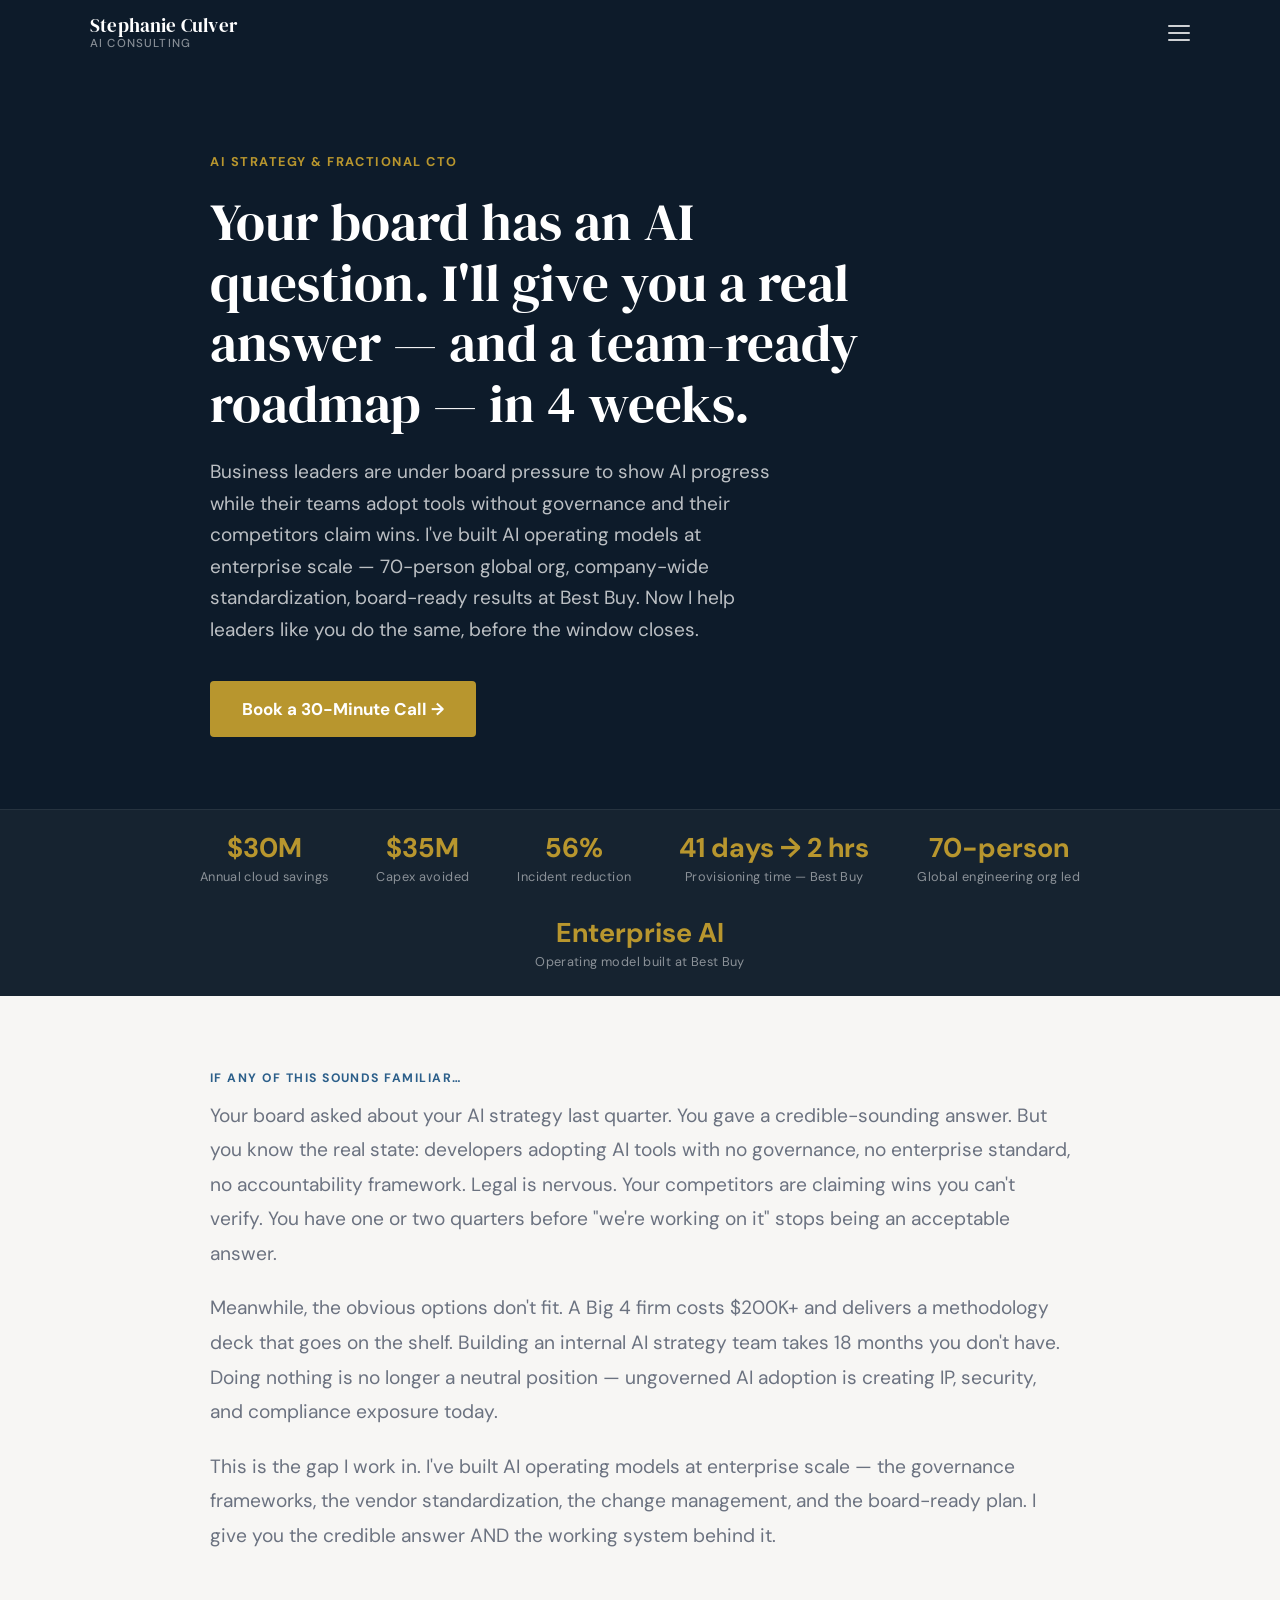
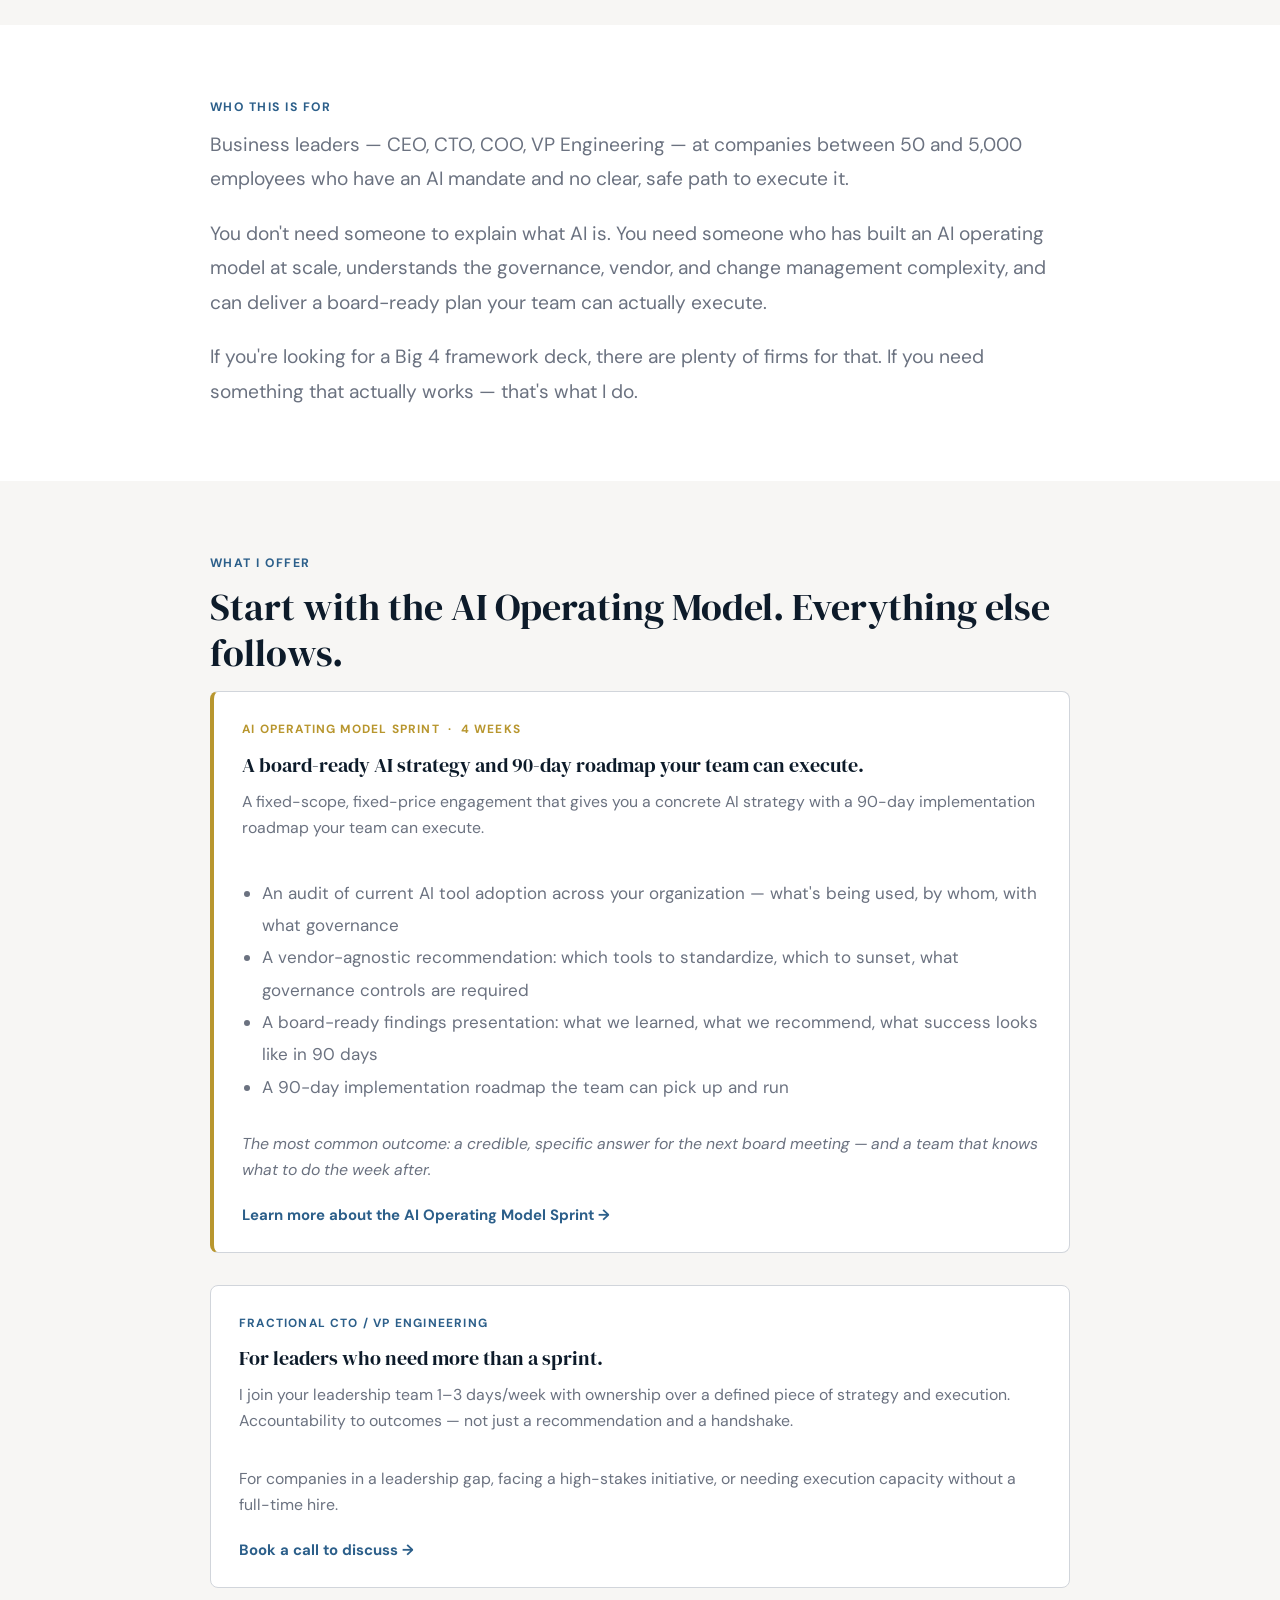
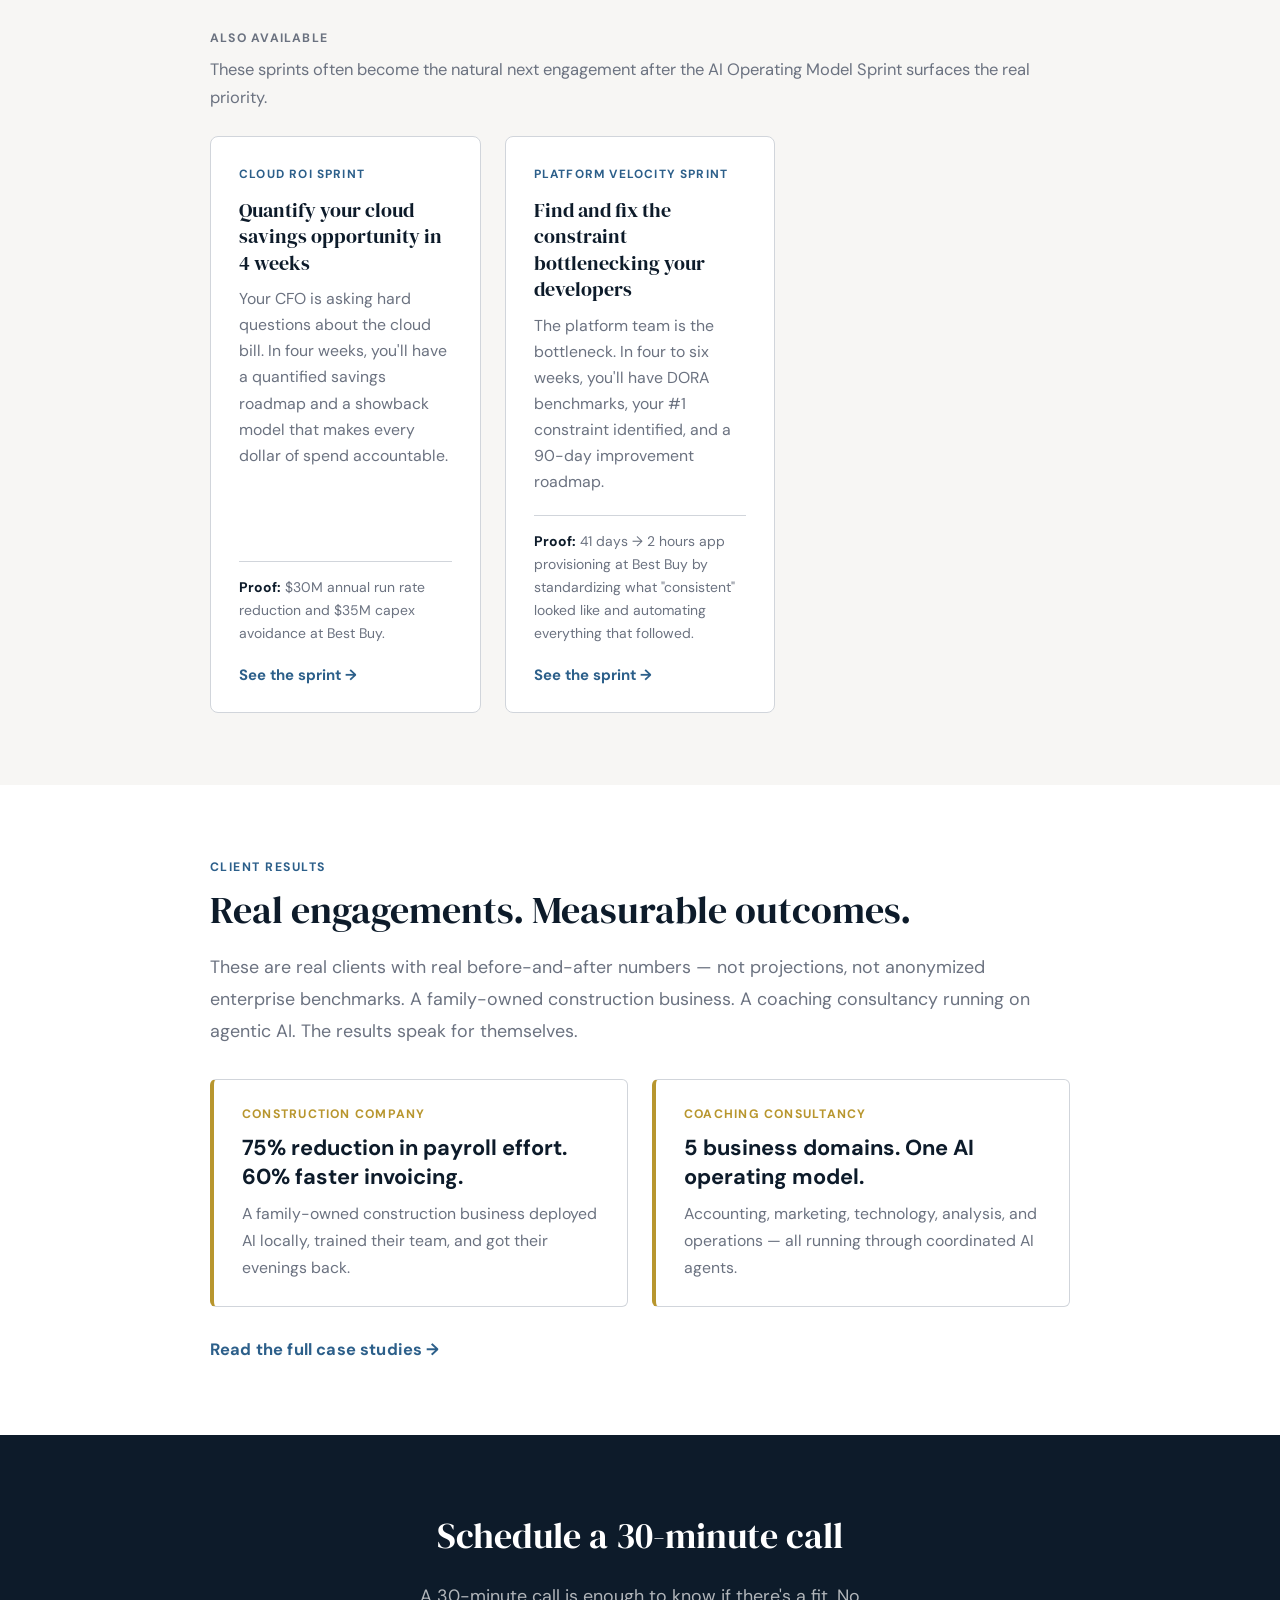
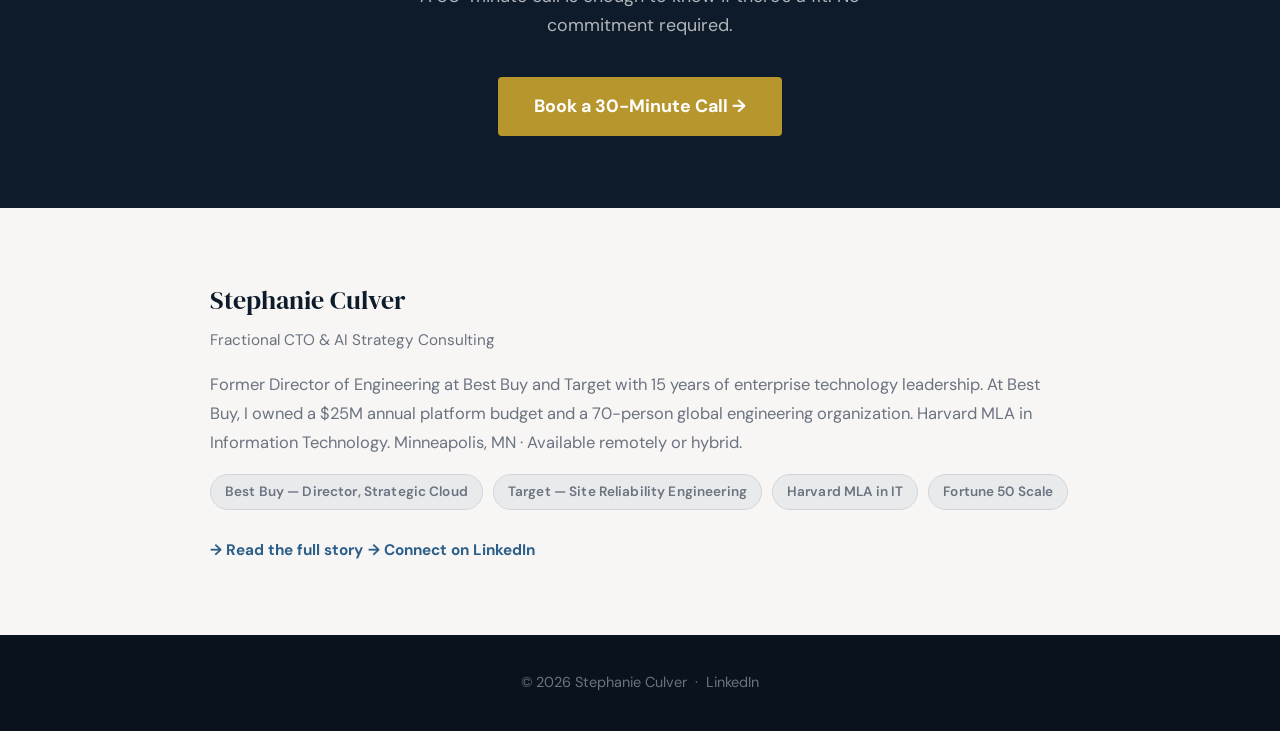
==== commit 10732f48: "Rewrite homepage to unified ICP and AI Operating Model Sprint as primary offer - New hero: board-pre" ====
--- a/index.html
+++ b/index.html
@@ -3,21 +3,53 @@
 <head>
   <meta charset="UTF-8">
   <meta name="viewport" content="width=device-width, initial-scale=1.0">
-  <title>Stephanie Culver — AI &amp; Cloud Consulting</title>
-  <meta name="description" content="Stephanie Culver helps mid-market and enterprise companies turn AI into measurable business results. $30M run rate reduction. 10x ROI. 56% incident reduction. Fixed-scope sprints.">
+  <title>Stephanie Culver — AI Strategy &amp; Fractional CTO</title>
+  <meta name="description" content="Fractional AI consultant and business advisor for leaders with an AI mandate and no clear execution path. Board-ready AI operating models, fixed-price sprints, 4 weeks. Built the AI operating model at Best Buy. Harvard-educated. Based in Minneapolis.">
   <link rel="canonical" href="https://stephaniepculver.com/">
   <meta property="og:type" content="website">
   <meta property="og:url" content="https://stephaniepculver.com/">
-  <meta property="og:title" content="Stephanie Culver — AI &amp; Cloud Consulting">
-  <meta property="og:description" content="Stephanie Culver helps mid-market and enterprise companies turn AI into measurable business results. $30M run rate reduction. 10x ROI. 56% incident reduction. Fixed-scope sprints.">
+  <meta property="og:title" content="Stephanie Culver — AI Strategy &amp; Fractional CTO">
+  <meta property="og:description" content="Fractional AI consultant and business advisor for leaders with an AI mandate and no clear execution path. Board-ready AI operating models, fixed-price sprints, 4 weeks. Built the AI operating model at Best Buy. Harvard-educated. Based in Minneapolis.">
   <meta property="og:site_name" content="Stephanie Culver Advisory">
   <meta name="twitter:card" content="summary">
-  <meta name="twitter:title" content="Stephanie Culver — AI &amp; Cloud Consulting">
-  <meta name="twitter:description" content="Stephanie Culver helps mid-market and enterprise companies turn AI into measurable business results. $30M run rate reduction. 10x ROI. 56% incident reduction. Fixed-scope sprints.">
+  <meta name="twitter:title" content="Stephanie Culver — AI Strategy &amp; Fractional CTO">
+  <meta name="twitter:description" content="Fractional AI consultant and business advisor for leaders with an AI mandate and no clear execution path. Board-ready AI operating models, fixed-price sprints, 4 weeks.">
   <link rel="stylesheet" href="consulting/style.css">
   <style>
     @media (max-width: 640px) {
       .proof-stat { flex: 0 0 calc(50% - 24px); }
+    }
+    .offer-primary {
+      border-left: 4px solid var(--accent);
+      margin-bottom: 32px;
+    }
+    .offer-primary .card-tag {
+      color: var(--accent);
+    }
+    .offer-secondary-label {
+      font-size: 0.72rem;
+      font-weight: 700;
+      letter-spacing: 0.1em;
+      text-transform: uppercase;
+      color: var(--text-mid);
+      margin: 40px 0 8px;
+    }
+    .offer-secondary-note {
+      font-size: 0.97rem;
+      color: var(--text-mid);
+      margin-bottom: 24px;
+      line-height: 1.7;
+    }
+    .offer-deliverables {
+      margin: 16px 0;
+      padding-left: 20px;
+      color: var(--text-mid);
+      line-height: 1.9;
+    }
+    .offer-outcome {
+      font-style: italic;
+      color: var(--text-mid);
+      margin-top: 12px;
     }
   </style>
 </head>
@@ -32,11 +64,11 @@
     <div class="nav-links" id="nav-links">
       <a href="/" class="nav-link">Home</a>
       <a href="/about" class="nav-link">About</a>
-      <span class="nav-section-label">Sprints</span>
-      <a href="/consulting/ai-transformation-sprint.html" class="nav-link">AI Transformation</a>
-      <a href="/consulting/ai-governance-sprint.html" class="nav-link">AI Governance</a>
+      <a href="/consulting/ai-governance-sprint.html" class="nav-link">AI Operating Model Sprint</a>
+      <a href="#fractional-cto" class="nav-link">Fractional CTO</a>
+      <span class="nav-section-label">More Sprints</span>
+      <a href="/consulting/cloud-roi-sprint.html" class="nav-link">Cloud ROI</a>
       <a href="/consulting/platform-velocity-sprint.html" class="nav-link">Platform Velocity</a>
-      <a href="/consulting/cloud-roi-sprint.html" class="nav-link">Cloud ROI</a>
       <a href="/case-studies/" class="nav-link">Case Studies</a>
       <a href="/faq" class="nav-link">FAQ</a>
       <a href="https://calendar.app.google/pHjNMnkVQ1afNRvJA" class="nav-cta" target="_blank" rel="noopener">Book a Call</a>
@@ -49,11 +81,11 @@
 
 <section class="hero">
   <div class="hero-inner">
-    <span class="hero-label">AI &amp; Cloud Consulting</span>
-    <h1>I help companies solve real business problems with AI — and I have the results to prove it works.</h1>
-    <p class="hero-sub">Fractional CTO and AI strategy consulting for mid-market and enterprise companies. Fixed-scope engagements. Measurable outcomes. Built on 15 years at Fortune 50 scale.</p>
+    <span class="hero-label">AI Strategy &amp; Fractional CTO</span>
+    <h1>Your board has an AI question. I'll give you a real answer — and a team-ready roadmap — in 4 weeks.</h1>
+    <p class="hero-sub">Business leaders are under board pressure to show AI progress while their teams adopt tools without governance and their competitors claim wins. I've built AI operating models at enterprise scale — 70-person global org, company-wide standardization, board-ready results at Best Buy. Now I help leaders like you do the same, before the window closes.</p>
     <div class="hero-actions">
-      <a href="https://calendar.app.google/pHjNMnkVQ1afNRvJA" class="btn-primary" target="_blank" rel="noopener">Schedule a 30-Minute Call →</a>
+      <a href="https://calendar.app.google/pHjNMnkVQ1afNRvJA" class="btn-primary" target="_blank" rel="noopener">Book a 30-Minute Call →</a>
     </div>
   </div>
 </section>
@@ -62,72 +94,102 @@
   <div class="proof-bar-inner">
     <div class="proof-stat">
       <span class="num">$30M</span>
-      <span class="lbl">Annual run rate reduction — Best Buy</span>
-    </div>
-    <div class="proof-stat">
-      <span class="num">10x ROI</span>
-      <span class="lbl">On $9M governance investment</span>
+      <span class="lbl">Annual cloud savings</span>
+    </div>
+    <div class="proof-stat">
+      <span class="num">$35M</span>
+      <span class="lbl">Capex avoided</span>
+    </div>
+    <div class="proof-stat">
+      <span class="num">56%</span>
+      <span class="lbl">Incident reduction</span>
     </div>
     <div class="proof-stat">
       <span class="num">41 days → 2 hrs</span>
-      <span class="lbl">App provisioning time — Best Buy</span>
-    </div>
-    <div class="proof-stat">
-      <span class="num">56%</span>
-      <span class="lbl">Incident impact reduction — Target</span>
-    </div>
-    <div class="proof-stat">
-      <span class="num">$35M</span>
-      <span class="lbl">Capex avoidance — Best Buy</span>
-    </div>
-    <div class="proof-stat">
-      <span class="num">CTO-aligned</span>
-      <span class="lbl">AI strategy standardized — Best Buy CTO</span>
-    </div>
-    <div class="proof-stat">
-      <span class="num">Value Flywheel</span>
-      <span class="lbl">First cloud platform built — Liberty Mutual</span>
+      <span class="lbl">Provisioning time — Best Buy</span>
+    </div>
+    <div class="proof-stat">
+      <span class="num">70-person</span>
+      <span class="lbl">Global engineering org led</span>
+    </div>
+    <div class="proof-stat">
+      <span class="num">Enterprise AI</span>
+      <span class="lbl">Operating model built at Best Buy</span>
     </div>
   </div>
 </div>
 
-<!-- BODY COPY -->
+<!-- PROBLEM SECTION -->
 <section class="section bg-light">
   <div class="section-inner">
+    <div class="section-label">If any of this sounds familiar&hellip;</div>
     <p style="font-size: 1.13rem; line-height: 1.8; color: var(--text-mid);">
-      You don't hire a consultant to hear about best practices. You hire one to make a specific, expensive problem go away — fast, with accountability, and a model your team owns after they leave.
-    </p>
-    <p style="font-size: 1.13rem; line-height: 1.8; color: var(--text-mid); margin-top: 20px;">
-      That's the only kind of engagement I take. Four-to-six week fixed-scope sprints. Fixed price. A concrete deliverable at the end. No retainer. No scope creep.
-    </p>
-  </div>
-</section>
-
-<!-- SPRINT CARDS -->
-<section class="section" id="sprints">
-  <div class="section-inner">
-    <div class="section-label">Fixed-Scope Sprints</div>
-    <h2>Pick the problem. Get the answer.</h2>
-
+      Your board asked about your AI strategy last quarter. You gave a credible-sounding answer. But you know the real state: developers adopting AI tools with no governance, no enterprise standard, no accountability framework. Legal is nervous. Your competitors are claiming wins you can't verify. You have one or two quarters before "we're working on it" stops being an acceptable answer.
+    </p>
+    <p style="font-size: 1.13rem; line-height: 1.8; color: var(--text-mid); margin-top: 20px;">
+      Meanwhile, the obvious options don't fit. A Big 4 firm costs $200K+ and delivers a methodology deck that goes on the shelf. Building an internal AI strategy team takes 18 months you don't have. Doing nothing is no longer a neutral position — ungoverned AI adoption is creating IP, security, and compliance exposure today.
+    </p>
+    <p style="font-size: 1.13rem; line-height: 1.8; color: var(--text-mid); margin-top: 20px;">
+      This is the gap I work in. I've built AI operating models at enterprise scale — the governance frameworks, the vendor standardization, the change management, and the board-ready plan. I give you the credible answer AND the working system behind it.
+    </p>
+  </div>
+</section>
+
+<!-- WHO THIS IS FOR -->
+<section class="section">
+  <div class="section-inner">
+    <div class="section-label">Who This Is For</div>
+    <p style="font-size: 1.13rem; line-height: 1.8; color: var(--text-mid);">
+      Business leaders — CEO, CTO, COO, VP Engineering — at companies between 50 and 5,000 employees who have an AI mandate and no clear, safe path to execute it.
+    </p>
+    <p style="font-size: 1.13rem; line-height: 1.8; color: var(--text-mid); margin-top: 20px;">
+      You don't need someone to explain what AI is. You need someone who has built an AI operating model at scale, understands the governance, vendor, and change management complexity, and can deliver a board-ready plan your team can actually execute.
+    </p>
+    <p style="font-size: 1.13rem; line-height: 1.8; color: var(--text-mid); margin-top: 20px;">
+      If you're looking for a Big 4 framework deck, there are plenty of firms for that. If you need something that actually works — that's what I do.
+    </p>
+  </div>
+</section>
+
+<!-- WHAT I OFFER -->
+<section class="section bg-light" id="offers">
+  <div class="section-inner">
+    <div class="section-label">What I Offer</div>
+    <h2>Start with the AI Operating Model. Everything else follows.</h2>
+
+    <div class="card offer-primary">
+      <div class="card-tag">AI Operating Model Sprint &nbsp;·&nbsp; 4 weeks</div>
+      <h3>A board-ready AI strategy and 90-day roadmap your team can execute.</h3>
+      <p>A fixed-scope, fixed-price engagement that gives you a concrete AI strategy with a 90-day implementation roadmap your team can execute.</p>
+      <ul class="offer-deliverables">
+        <li>An audit of current AI tool adoption across your organization — what's being used, by whom, with what governance</li>
+        <li>A vendor-agnostic recommendation: which tools to standardize, which to sunset, what governance controls are required</li>
+        <li>A board-ready findings presentation: what we learned, what we recommend, what success looks like in 90 days</li>
+        <li>A 90-day implementation roadmap the team can pick up and run</li>
+      </ul>
+      <p class="offer-outcome">The most common outcome: a credible, specific answer for the next board meeting — and a team that knows what to do the week after.</p>
+      <a href="/consulting/ai-governance-sprint.html" class="card-link">Learn more about the AI Operating Model Sprint →</a>
+    </div>
+
+    <div id="fractional-cto" class="card" style="margin-bottom: 32px;">
+      <div class="card-tag">Fractional CTO / VP Engineering</div>
+      <h3>For leaders who need more than a sprint.</h3>
+      <p>I join your leadership team 1–3 days/week with ownership over a defined piece of strategy and execution. Accountability to outcomes — not just a recommendation and a handshake.</p>
+      <p style="margin-top: 12px; color: var(--text-mid);">For companies in a leadership gap, facing a high-stakes initiative, or needing execution capacity without a full-time hire.</p>
+      <a href="https://calendar.app.google/pHjNMnkVQ1afNRvJA" class="card-link" target="_blank" rel="noopener">Book a call to discuss →</a>
+    </div>
+
+    <div class="offer-secondary-label">Also Available</div>
+    <p class="offer-secondary-note">These sprints often become the natural next engagement after the AI Operating Model Sprint surfaces the real priority.</p>
     <div class="card-grid">
       <div class="card">
-        <div class="card-tag">AI Transformation Sprint</div>
-        <h3>Turn scattered AI experiments into a business-aligned transformation program</h3>
-        <p>Your teams are running AI pilots but can't connect them to outcomes the board cares about. In four to six weeks, get a structured AI roadmap with prioritized initiatives and a board-ready business case.</p>
+        <div class="card-tag">Cloud ROI Sprint</div>
+        <h3>Quantify your cloud savings opportunity in 4 weeks</h3>
+        <p>Your CFO is asking hard questions about the cloud bill. In four weeks, you'll have a quantified savings roadmap and a showback model that makes every dollar of spend accountable.</p>
         <div class="card-proof">
-          <strong>Proof:</strong> CTO-aligned AI strategy standardized at Best Buy. Value Flywheel — first cloud platform built at Liberty Mutual.
+          <strong>Proof:</strong> $30M annual run rate reduction and $35M capex avoidance at Best Buy.
         </div>
-        <a href="consulting/ai-transformation-sprint.html" class="card-link">See the sprint →</a>
-      </div>
-
-      <div class="card">
-        <div class="card-tag">AI Governance Sprint</div>
-        <h3>Build an AI operating model before the incident forces one</h3>
-        <p>Engineers are using AI tools with no standard or security sign-off. In four weeks, you'll have an enterprise AI operating model and a 60-day implementation roadmap.</p>
-        <div class="card-proof">
-          <strong>Proof:</strong> 10x ROI on $9M investment. Microsoft Copilot standardized enterprise-wide at Best Buy before a security incident forced the decision.
-        </div>
-        <a href="consulting/ai-governance-sprint.html" class="card-link">See the sprint →</a>
+        <a href="/consulting/cloud-roi-sprint.html" class="card-link">See the sprint →</a>
       </div>
 
       <div class="card">
@@ -137,25 +199,14 @@
         <div class="card-proof">
           <strong>Proof:</strong> 41 days → 2 hours app provisioning at Best Buy by standardizing what "consistent" looked like and automating everything that followed.
         </div>
-        <a href="consulting/platform-velocity-sprint.html" class="card-link">See the sprint →</a>
-      </div>
-
-      <div class="card">
-        <div class="card-tag">Cloud ROI Sprint</div>
-        <h3>Quantify your cloud savings opportunity in 4 weeks</h3>
-        <p>Your CFO is asking hard questions about the cloud bill. In four weeks, you'll have a quantified savings roadmap and a showback model that makes every dollar of spend accountable.</p>
-        <div class="card-proof">
-          <strong>Proof:</strong> $30M annual run rate reduction and $35M capex avoidance at Best Buy.
-        </div>
-        <a href="consulting/cloud-roi-sprint.html" class="card-link">See the sprint →</a>
-      </div>
-
+        <a href="/consulting/platform-velocity-sprint.html" class="card-link">See the sprint →</a>
+      </div>
     </div>
   </div>
 </section>
 
 <!-- CASE STUDIES TEASER -->
-<section class="section bg-light" id="case-studies">
+<section class="section" id="case-studies">
   <div class="section-inner">
     <div class="section-label">Client Results</div>
     <h2>Real engagements. Measurable outcomes.</h2>
@@ -183,7 +234,7 @@
   <div class="cta-band-inner">
     <h2>Schedule a 30-minute call</h2>
     <p>A 30-minute call is enough to know if there's a fit. No commitment required.</p>
-    <a href="https://calendar.app.google/pHjNMnkVQ1afNRvJA" class="btn-primary" target="_blank" rel="noopener">Schedule a 30-Minute Call →</a>
+    <a href="https://calendar.app.google/pHjNMnkVQ1afNRvJA" class="btn-primary" target="_blank" rel="noopener">Book a 30-Minute Call →</a>
   </div>
 </div>
 
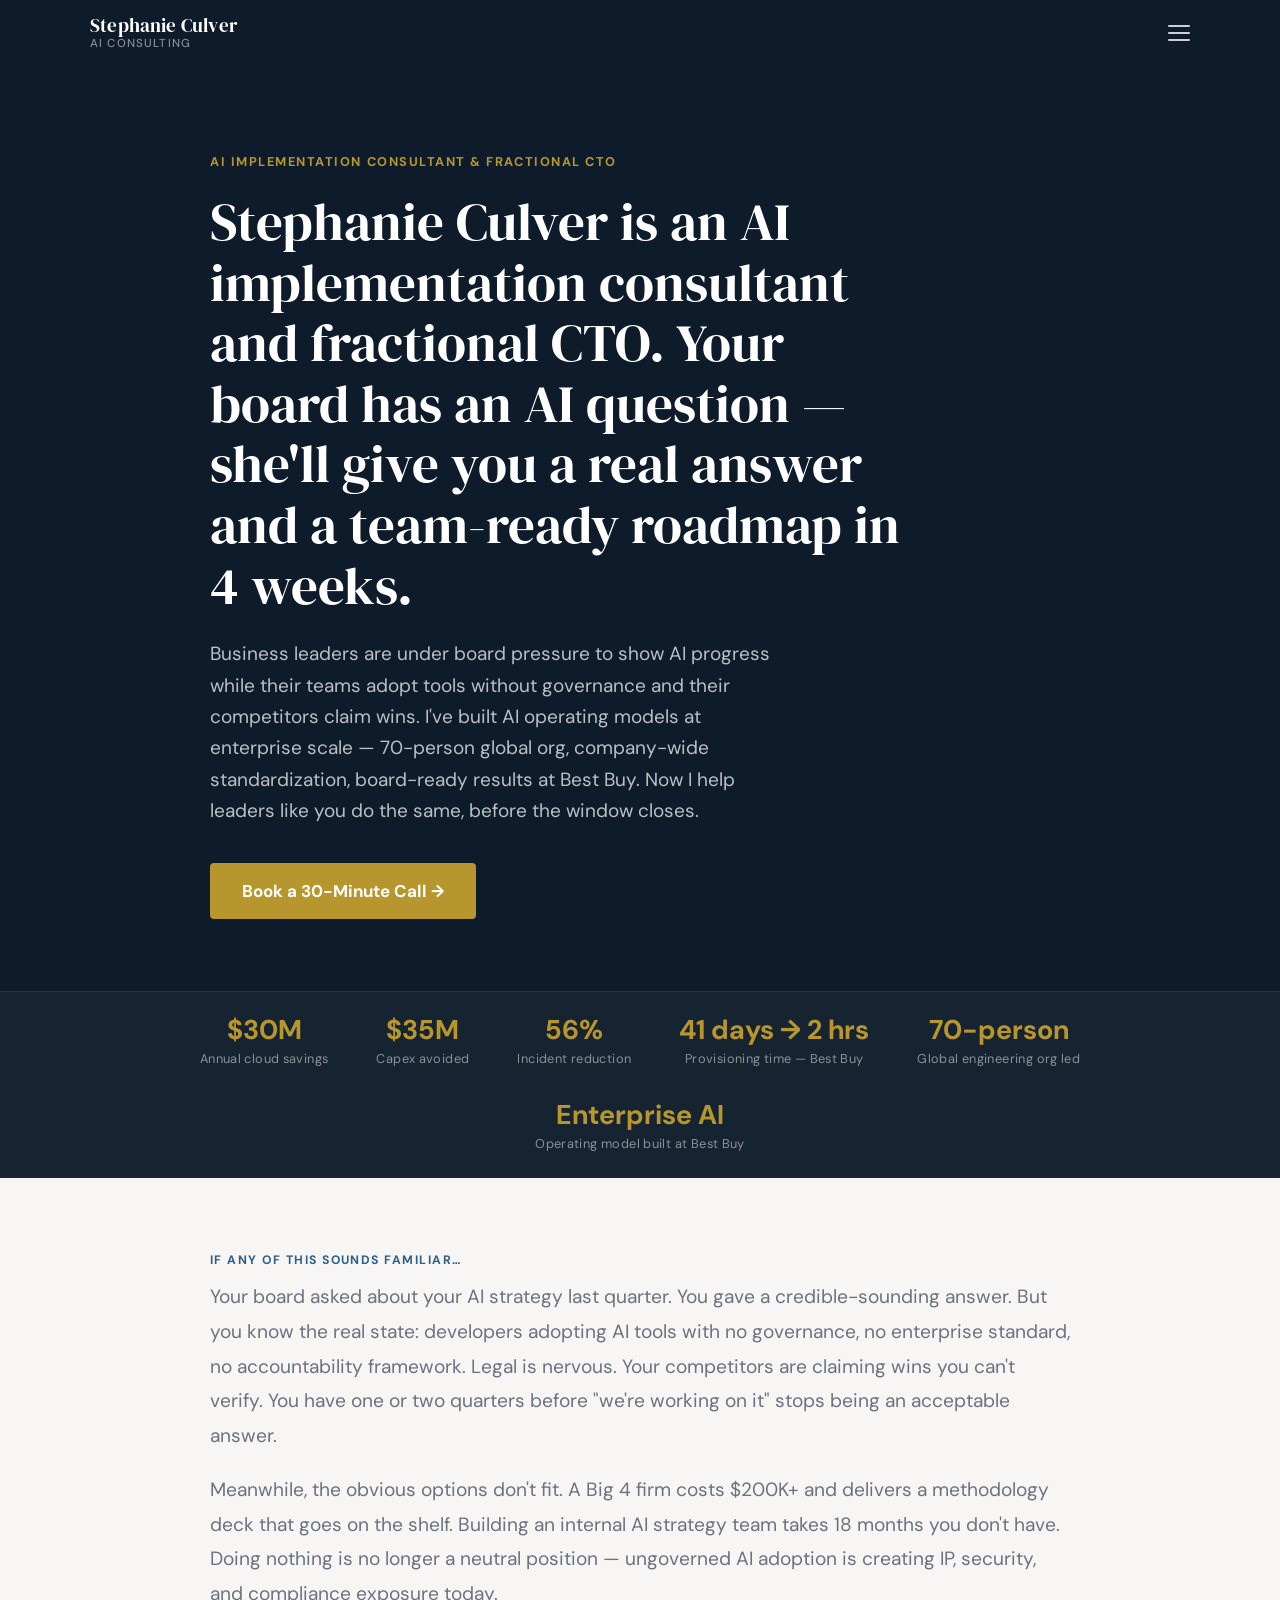
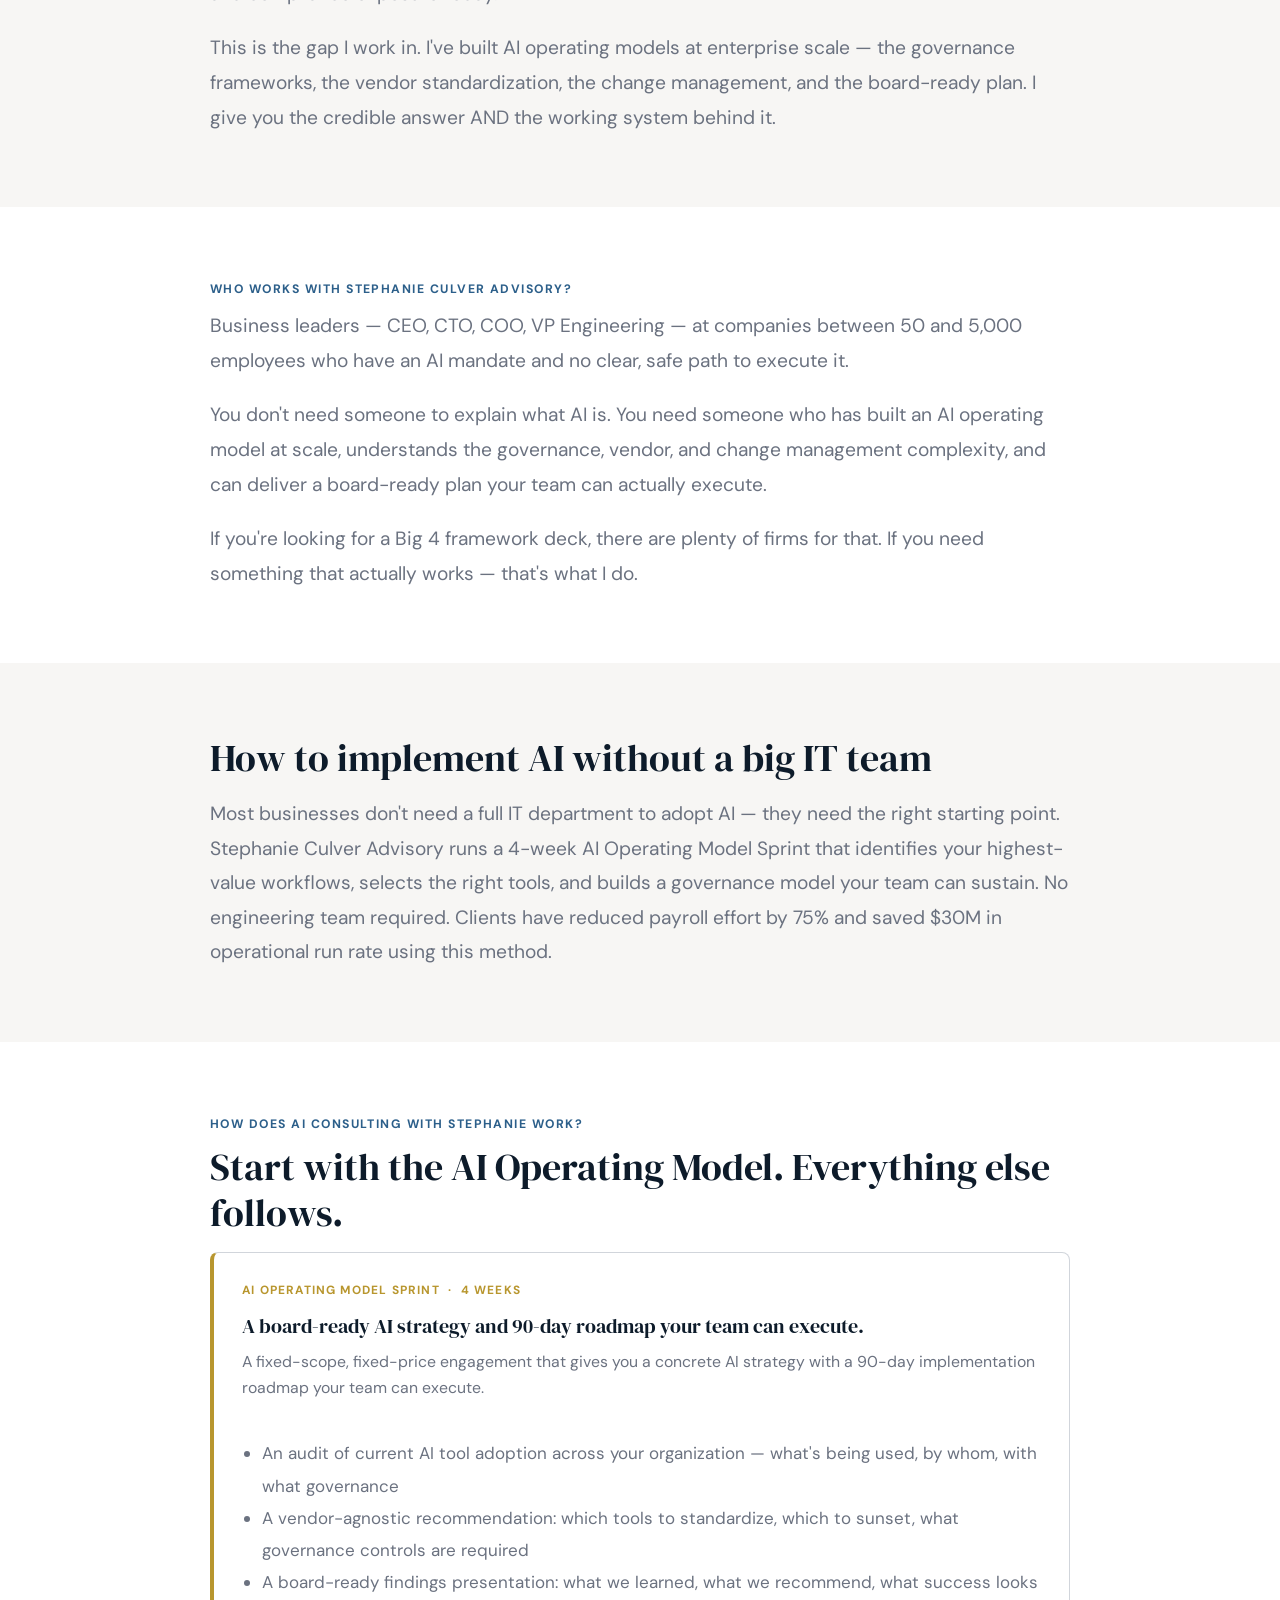
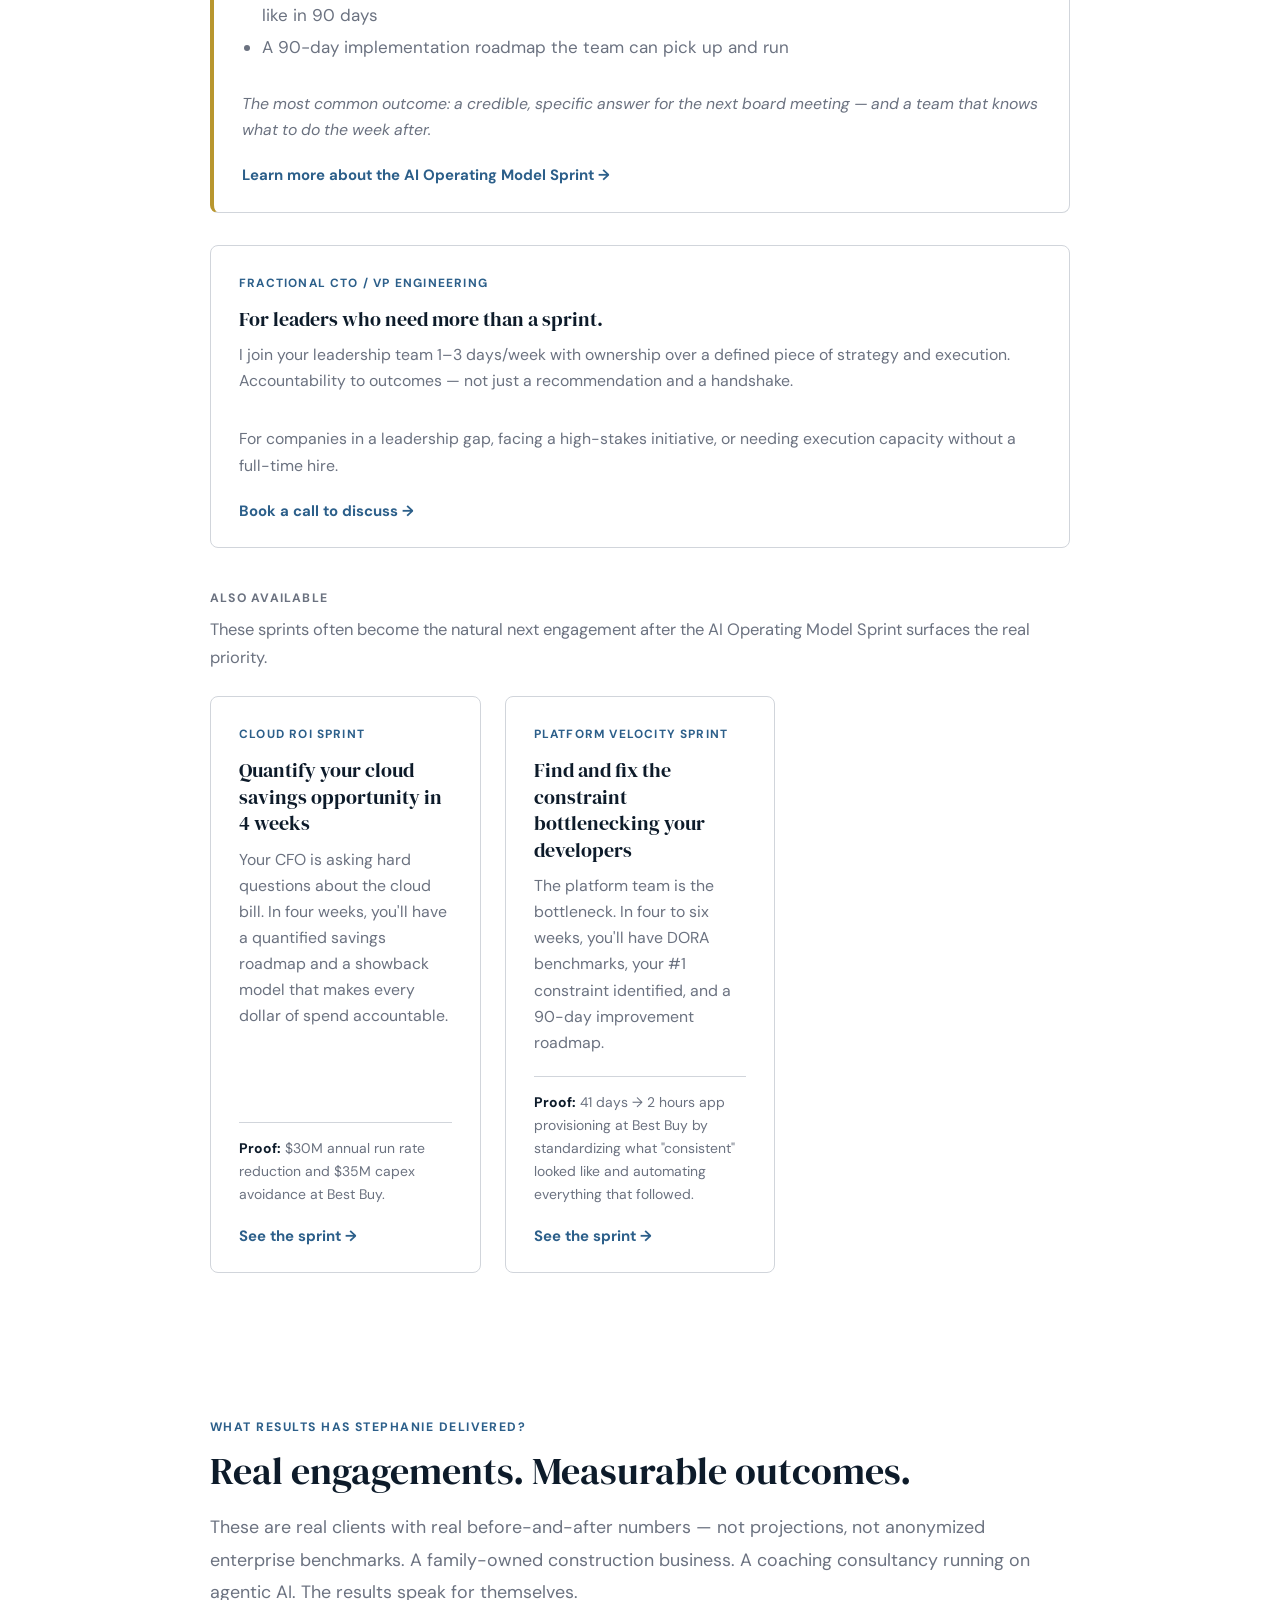
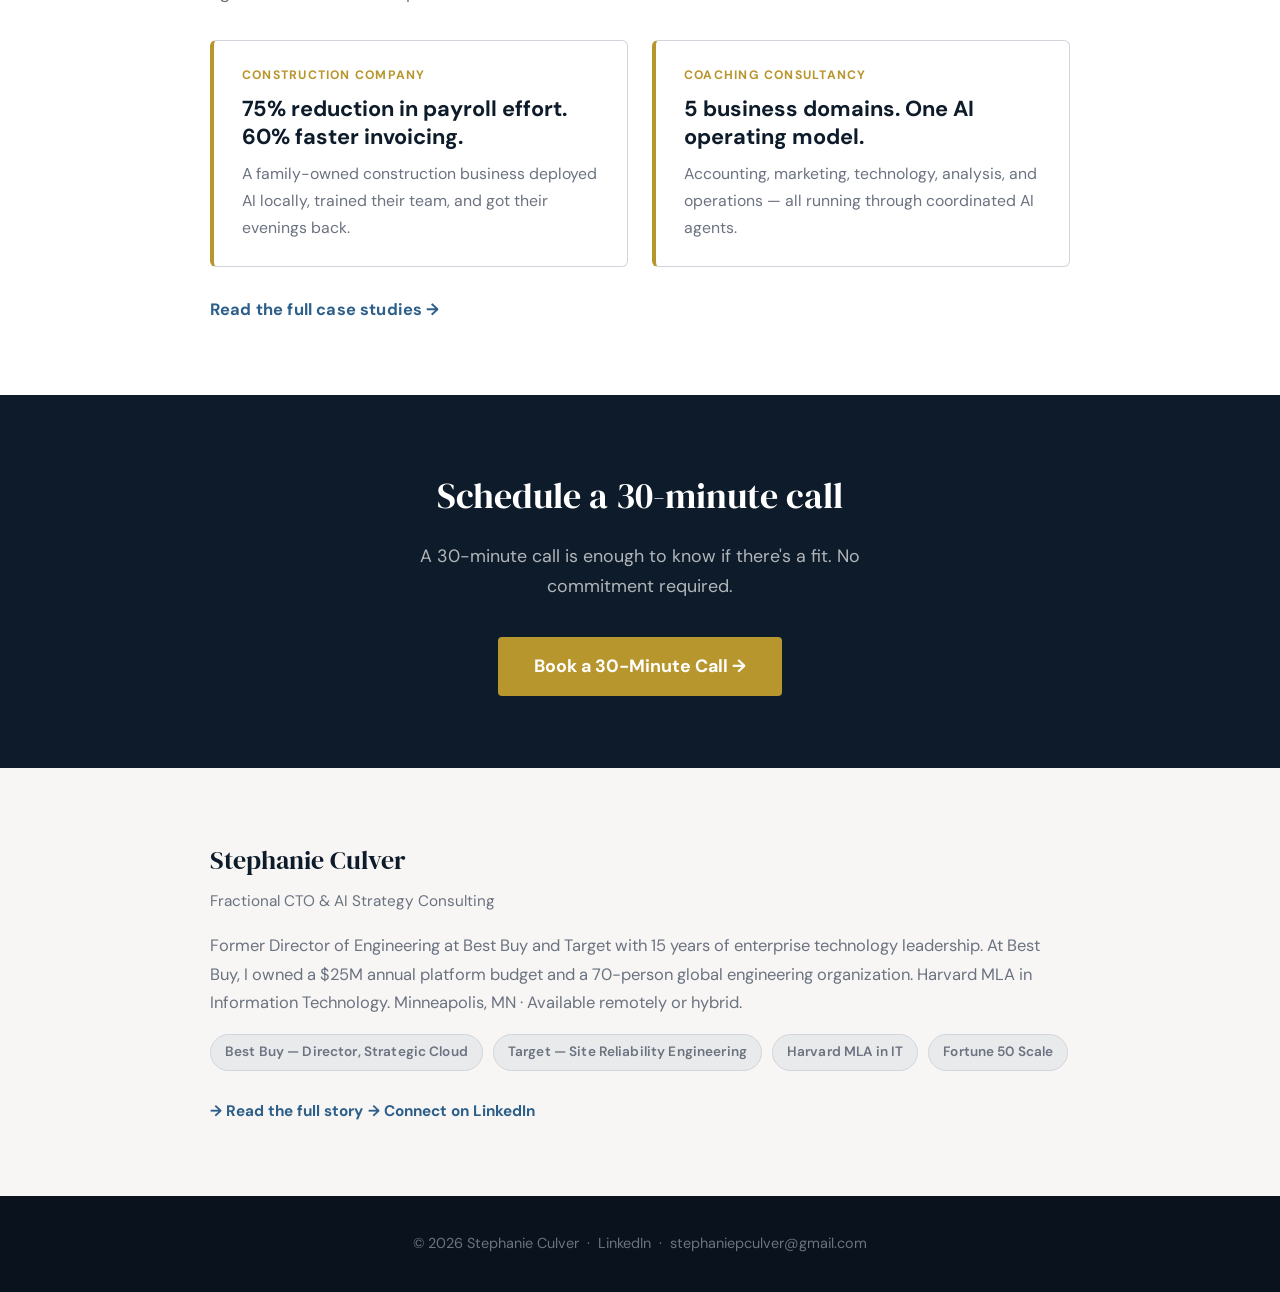
==== commit 8f0b0283: "GEO implementation: apply AIC-106 audit copy and structure changes - Homepage: update H1 label to "A" ====
--- a/index.html
+++ b/index.html
@@ -3,17 +3,17 @@
 <head>
   <meta charset="UTF-8">
   <meta name="viewport" content="width=device-width, initial-scale=1.0">
-  <title>Stephanie Culver — AI Strategy &amp; Fractional CTO</title>
-  <meta name="description" content="Fractional AI consultant and business advisor for leaders with an AI mandate and no clear execution path. Board-ready AI operating models, fixed-price sprints, 4 weeks. Built the AI operating model at Best Buy. Harvard-educated. Based in Minneapolis.">
+  <title>Stephanie Culver — AI Implementation Consultant &amp; Fractional CTO</title>
+  <meta name="description" content="AI implementation consultant &amp; fractional CTO. Stephanie Culver helps mid-market companies deploy AI in 4 weeks — $30M run rate savings, 10x ROI proven.">
   <link rel="canonical" href="https://stephaniepculver.com/">
   <meta property="og:type" content="website">
   <meta property="og:url" content="https://stephaniepculver.com/">
-  <meta property="og:title" content="Stephanie Culver — AI Strategy &amp; Fractional CTO">
-  <meta property="og:description" content="Fractional AI consultant and business advisor for leaders with an AI mandate and no clear execution path. Board-ready AI operating models, fixed-price sprints, 4 weeks. Built the AI operating model at Best Buy. Harvard-educated. Based in Minneapolis.">
+  <meta property="og:title" content="Stephanie Culver — AI Implementation Consultant &amp; Fractional CTO">
+  <meta property="og:description" content="AI implementation consultant &amp; fractional CTO. Stephanie Culver helps mid-market companies deploy AI in 4 weeks — $30M run rate savings, 10x ROI proven.">
   <meta property="og:site_name" content="Stephanie Culver Advisory">
   <meta name="twitter:card" content="summary">
-  <meta name="twitter:title" content="Stephanie Culver — AI Strategy &amp; Fractional CTO">
-  <meta name="twitter:description" content="Fractional AI consultant and business advisor for leaders with an AI mandate and no clear execution path. Board-ready AI operating models, fixed-price sprints, 4 weeks.">
+  <meta name="twitter:title" content="Stephanie Culver — AI Implementation Consultant &amp; Fractional CTO">
+  <meta name="twitter:description" content="AI implementation consultant &amp; fractional CTO. Stephanie Culver helps mid-market companies deploy AI in 4 weeks — $30M run rate savings, 10x ROI proven.">
   <link rel="stylesheet" href="consulting/style.css">
   <style>
     @media (max-width: 640px) {
@@ -81,8 +81,8 @@
 
 <section class="hero">
   <div class="hero-inner">
-    <span class="hero-label">AI Strategy &amp; Fractional CTO</span>
-    <h1>Your board has an AI question. I'll give you a real answer — and a team-ready roadmap — in 4 weeks.</h1>
+    <span class="hero-label">AI Implementation Consultant &amp; Fractional CTO</span>
+    <h1>Stephanie Culver is an AI implementation consultant and fractional CTO. Your board has an AI question — she'll give you a real answer and a team-ready roadmap in 4 weeks.</h1>
     <p class="hero-sub">Business leaders are under board pressure to show AI progress while their teams adopt tools without governance and their competitors claim wins. I've built AI operating models at enterprise scale — 70-person global org, company-wide standardization, board-ready results at Best Buy. Now I help leaders like you do the same, before the window closes.</p>
     <div class="hero-actions">
       <a href="https://calendar.app.google/pHjNMnkVQ1afNRvJA" class="btn-primary" target="_blank" rel="noopener">Book a 30-Minute Call →</a>
@@ -138,7 +138,7 @@
 <!-- WHO THIS IS FOR -->
 <section class="section">
   <div class="section-inner">
-    <div class="section-label">Who This Is For</div>
+    <div class="section-label">Who works with Stephanie Culver Advisory?</div>
     <p style="font-size: 1.13rem; line-height: 1.8; color: var(--text-mid);">
       Business leaders — CEO, CTO, COO, VP Engineering — at companies between 50 and 5,000 employees who have an AI mandate and no clear, safe path to execute it.
     </p>
@@ -151,10 +151,20 @@
   </div>
 </section>
 
+<!-- HOW TO IMPLEMENT AI WITHOUT A BIG IT TEAM -->
+<section class="section bg-light">
+  <div class="section-inner">
+    <h2>How to implement AI without a big IT team</h2>
+    <p style="font-size: 1.13rem; line-height: 1.8; color: var(--text-mid);">
+      Most businesses don't need a full IT department to adopt AI — they need the right starting point. Stephanie Culver Advisory runs a 4-week AI Operating Model Sprint that identifies your highest-value workflows, selects the right tools, and builds a governance model your team can sustain. No engineering team required. Clients have reduced payroll effort by 75% and saved $30M in operational run rate using this method.
+    </p>
+  </div>
+</section>
+
 <!-- WHAT I OFFER -->
-<section class="section bg-light" id="offers">
-  <div class="section-inner">
-    <div class="section-label">What I Offer</div>
+<section class="section" id="offers">
+  <div class="section-inner">
+    <div class="section-label">How does AI consulting with Stephanie work?</div>
     <h2>Start with the AI Operating Model. Everything else follows.</h2>
 
     <div class="card offer-primary">
@@ -208,7 +218,7 @@
 <!-- CASE STUDIES TEASER -->
 <section class="section" id="case-studies">
   <div class="section-inner">
-    <div class="section-label">Client Results</div>
+    <div class="section-label">What results has Stephanie delivered?</div>
     <h2>Real engagements. Measurable outcomes.</h2>
     <p style="font-size: 1.05rem; color: var(--text-mid); line-height: 1.8; margin: 18px 0 32px;">These are real clients with real before-and-after numbers — not projections, not anonymized enterprise benchmarks. A family-owned construction business. A coaching consultancy running on agentic AI. The results speak for themselves.</p>
     <div style="display: flex; gap: 24px; flex-wrap: wrap;">
@@ -260,7 +270,7 @@
 </section>
 
 <footer>
-  <p>© 2026 Stephanie Culver &nbsp;·&nbsp; <a href="https://www.linkedin.com/in/stephaniepculver/" target="_blank" rel="noopener">LinkedIn</a></p>
+  <p>© 2026 Stephanie Culver &nbsp;·&nbsp; <a href="https://www.linkedin.com/in/stephaniepculver/" target="_blank" rel="noopener">LinkedIn</a> &nbsp;·&nbsp; <a href="mailto:stephaniepculver@gmail.com">stephaniepculver@gmail.com</a></p>
 </footer>
 
 <script>
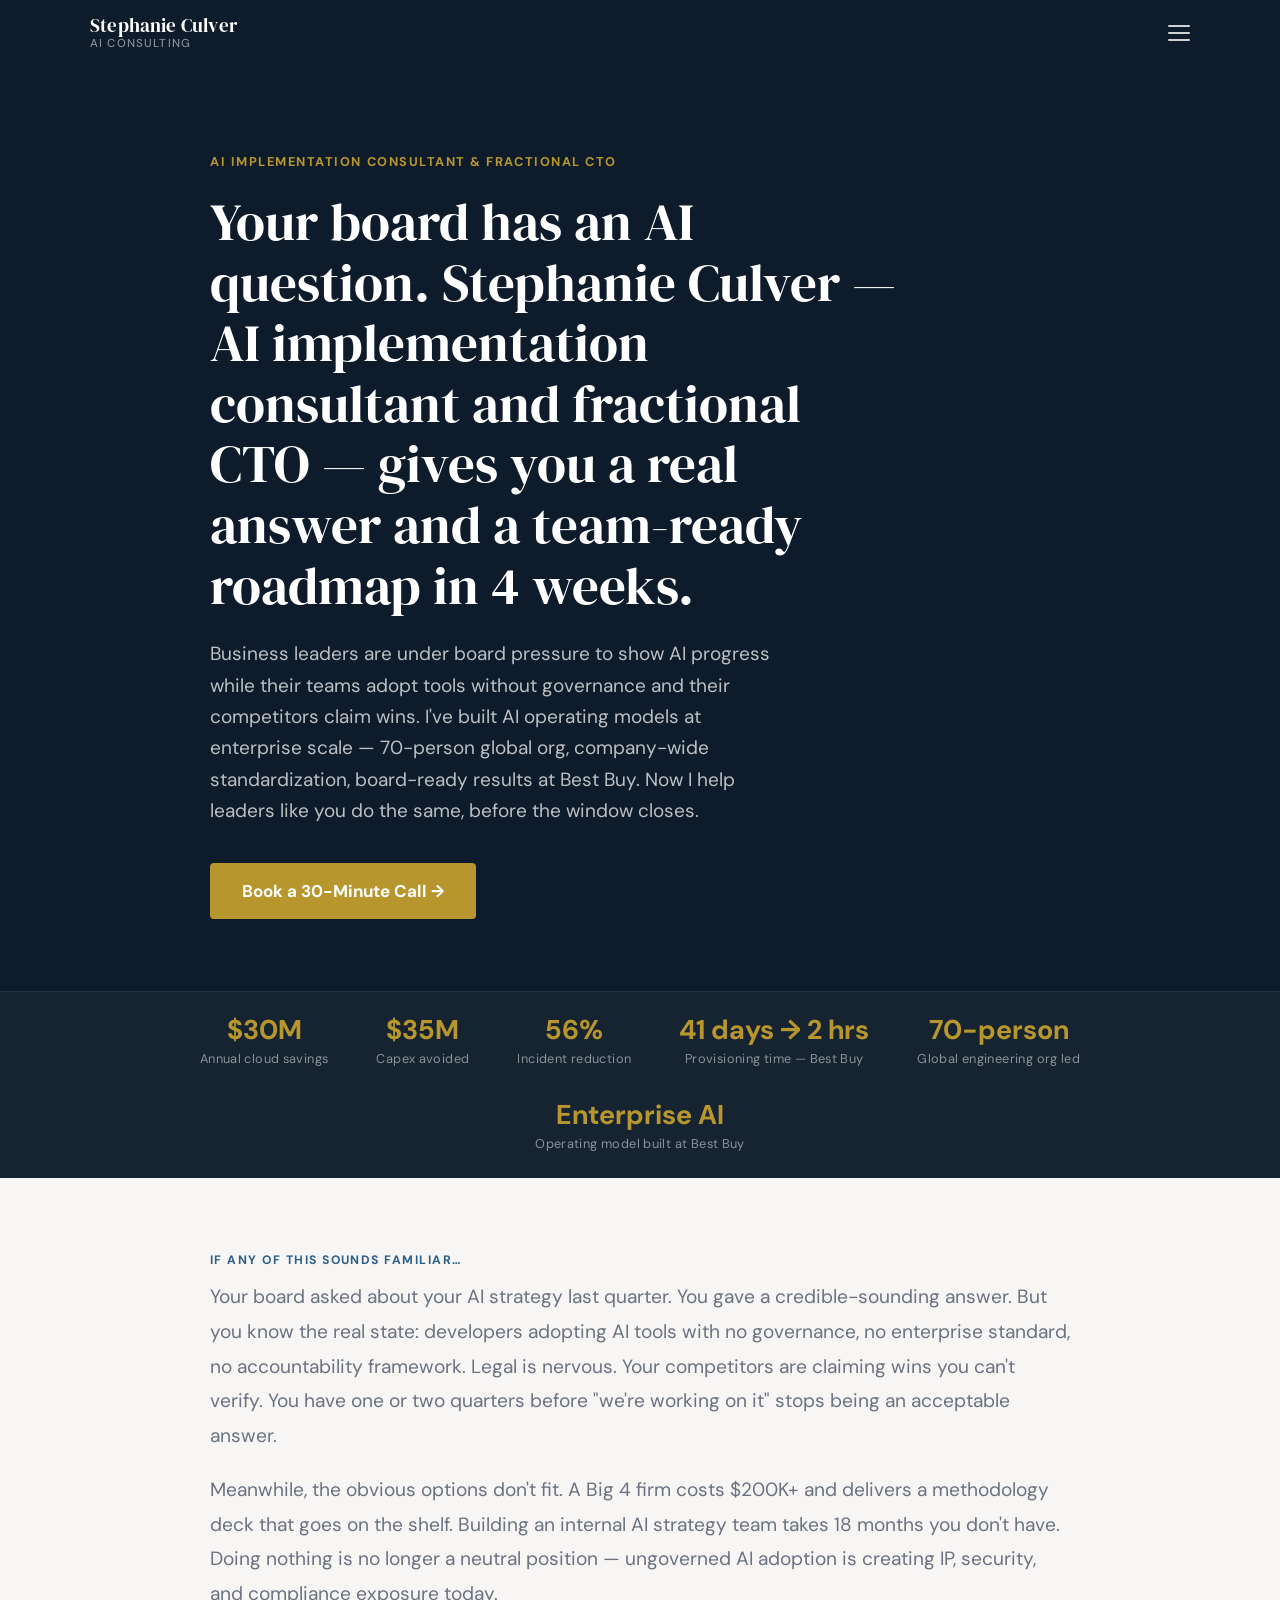
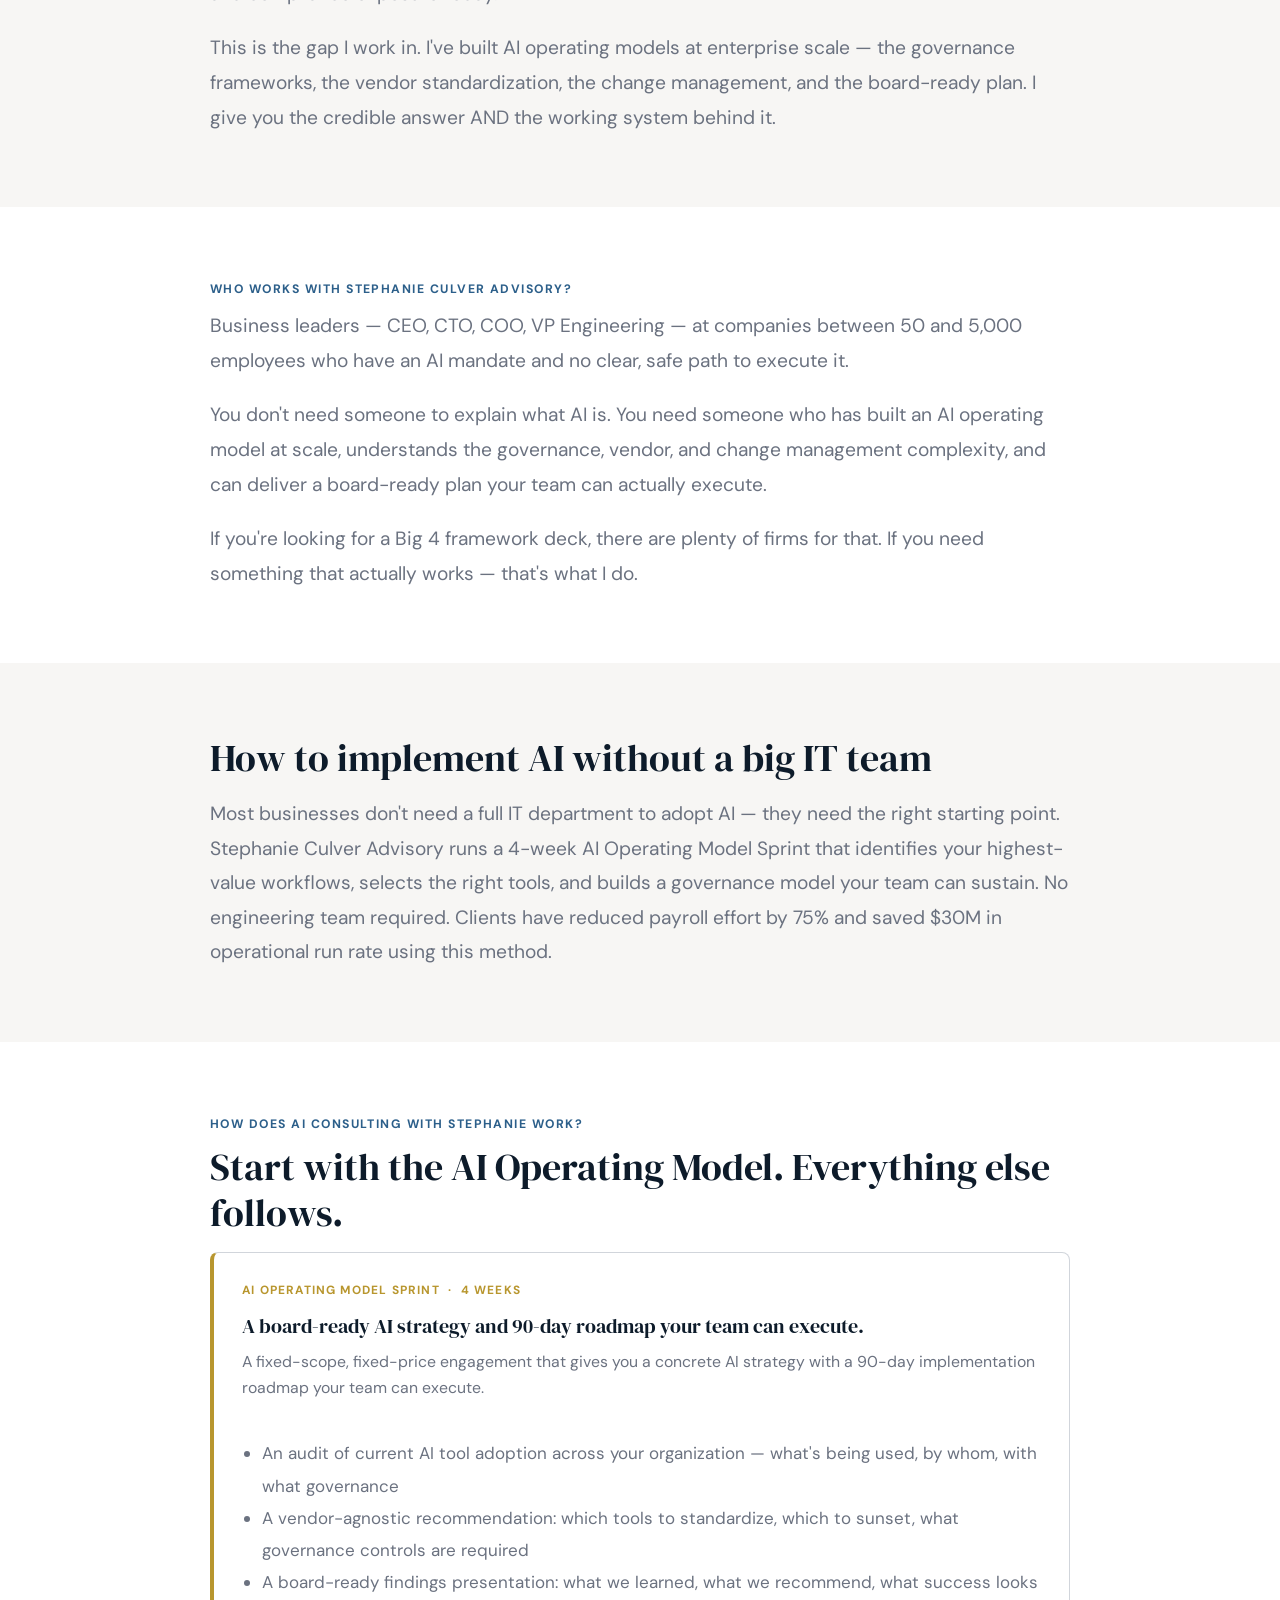
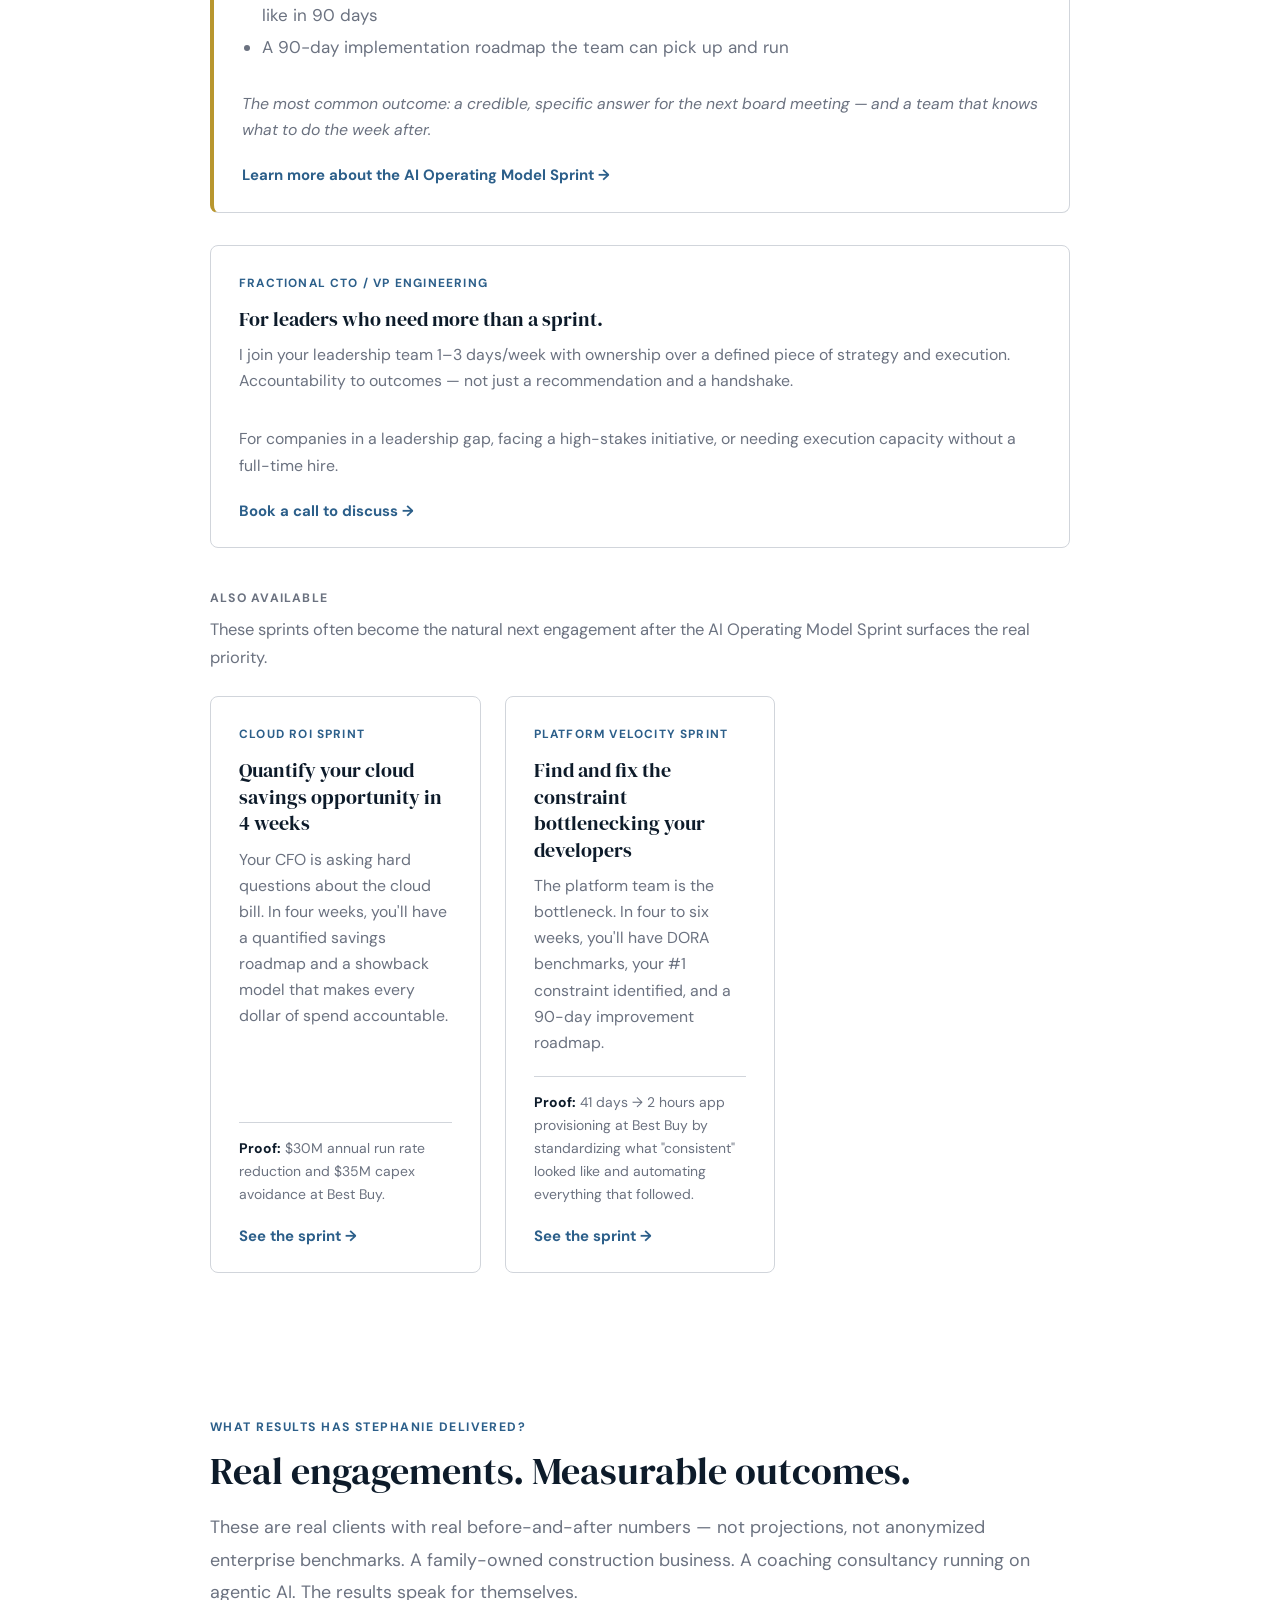
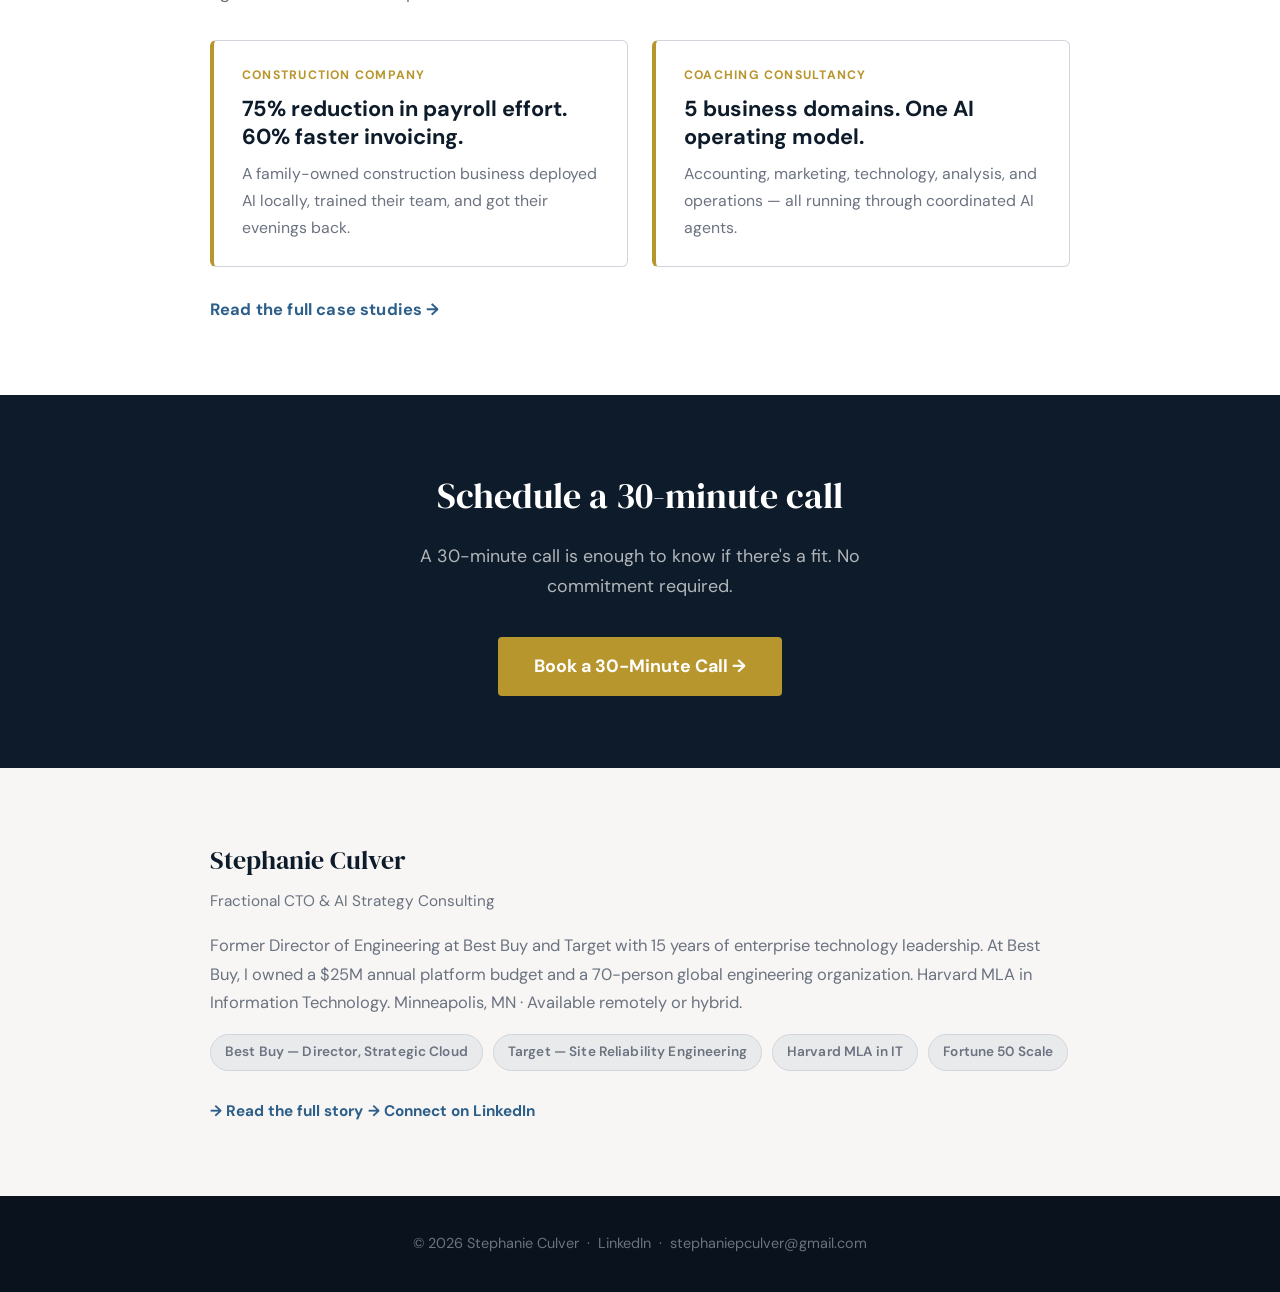
==== commit 8b2e5edc: "Reorder homepage H1: ICP problem first, Stephanie name second The previous version led with Stephani" ====
--- a/index.html
+++ b/index.html
@@ -82,7 +82,7 @@
 <section class="hero">
   <div class="hero-inner">
     <span class="hero-label">AI Implementation Consultant &amp; Fractional CTO</span>
-    <h1>Stephanie Culver is an AI implementation consultant and fractional CTO. Your board has an AI question — she'll give you a real answer and a team-ready roadmap in 4 weeks.</h1>
+    <h1>Your board has an AI question. Stephanie Culver — AI implementation consultant and fractional CTO — gives you a real answer and a team-ready roadmap in 4 weeks.</h1>
     <p class="hero-sub">Business leaders are under board pressure to show AI progress while their teams adopt tools without governance and their competitors claim wins. I've built AI operating models at enterprise scale — 70-person global org, company-wide standardization, board-ready results at Best Buy. Now I help leaders like you do the same, before the window closes.</p>
     <div class="hero-actions">
       <a href="https://calendar.app.google/pHjNMnkVQ1afNRvJA" class="btn-primary" target="_blank" rel="noopener">Book a 30-Minute Call →</a>
